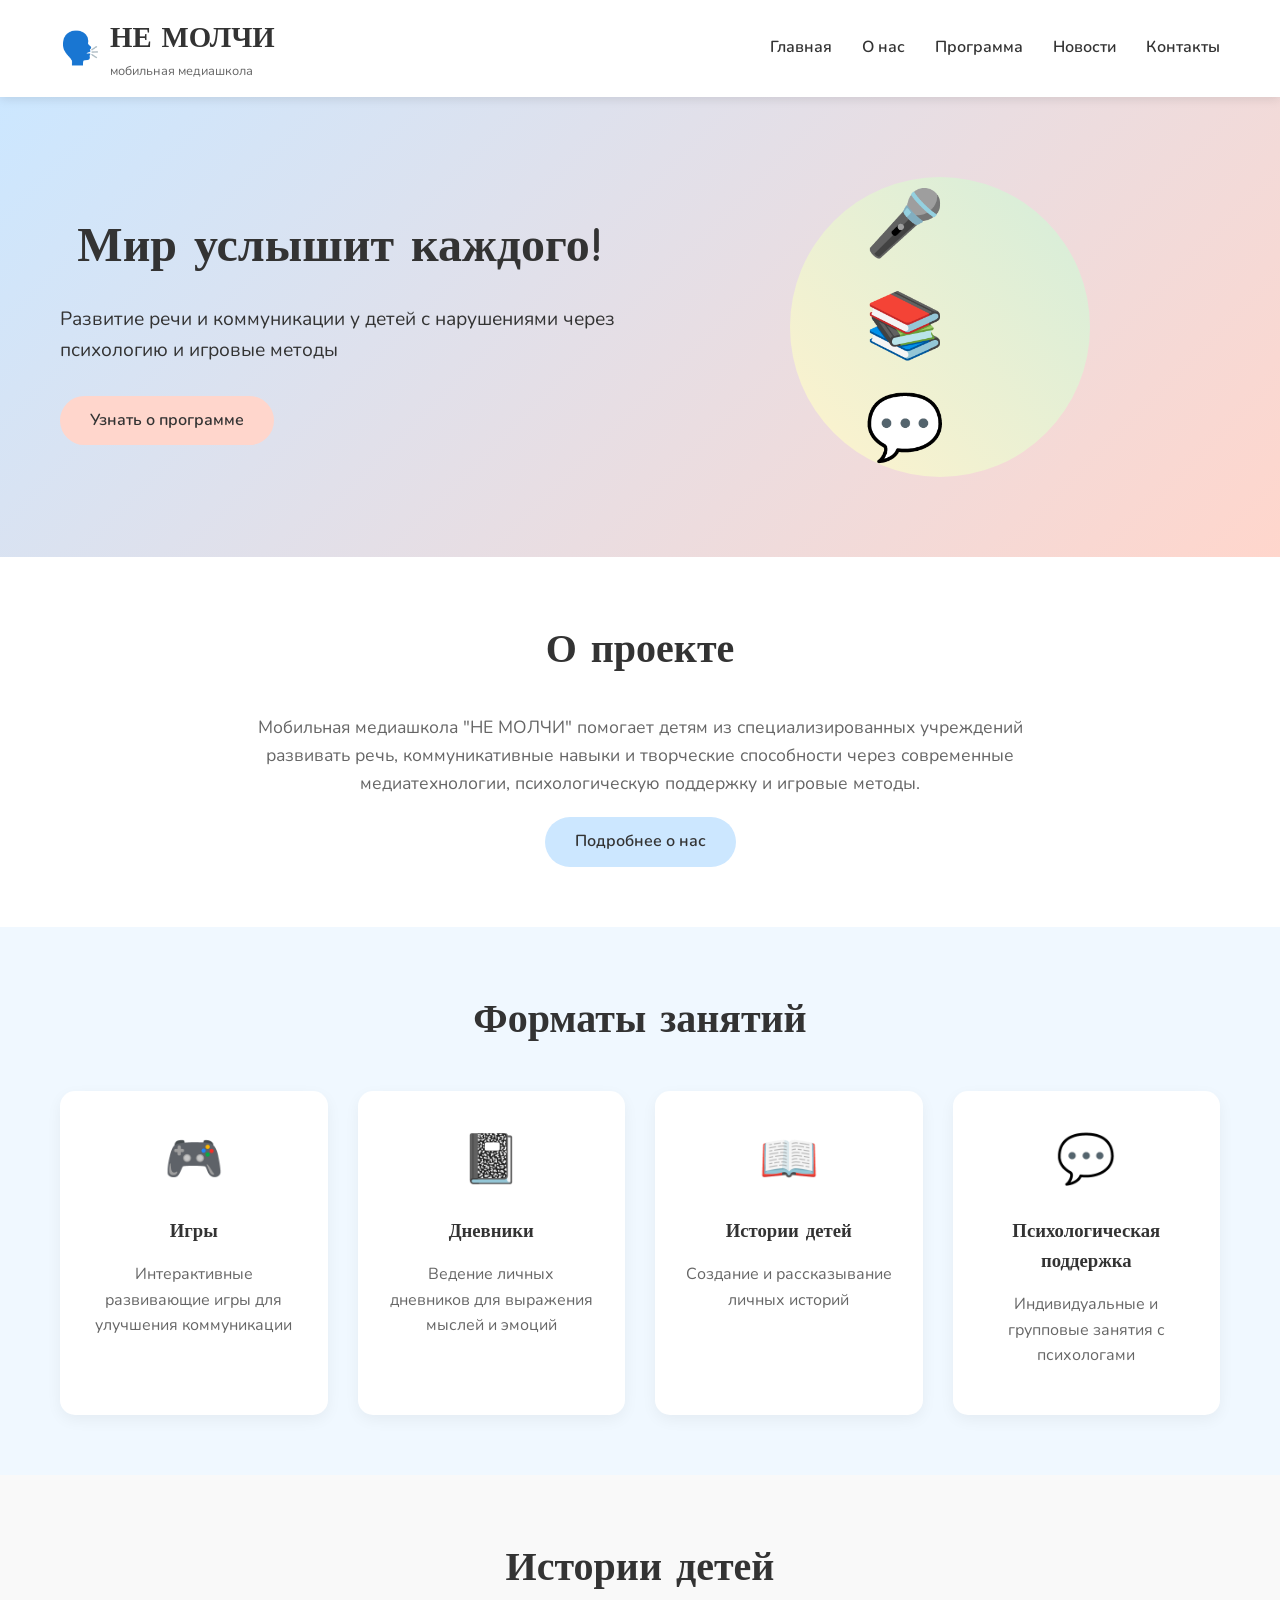
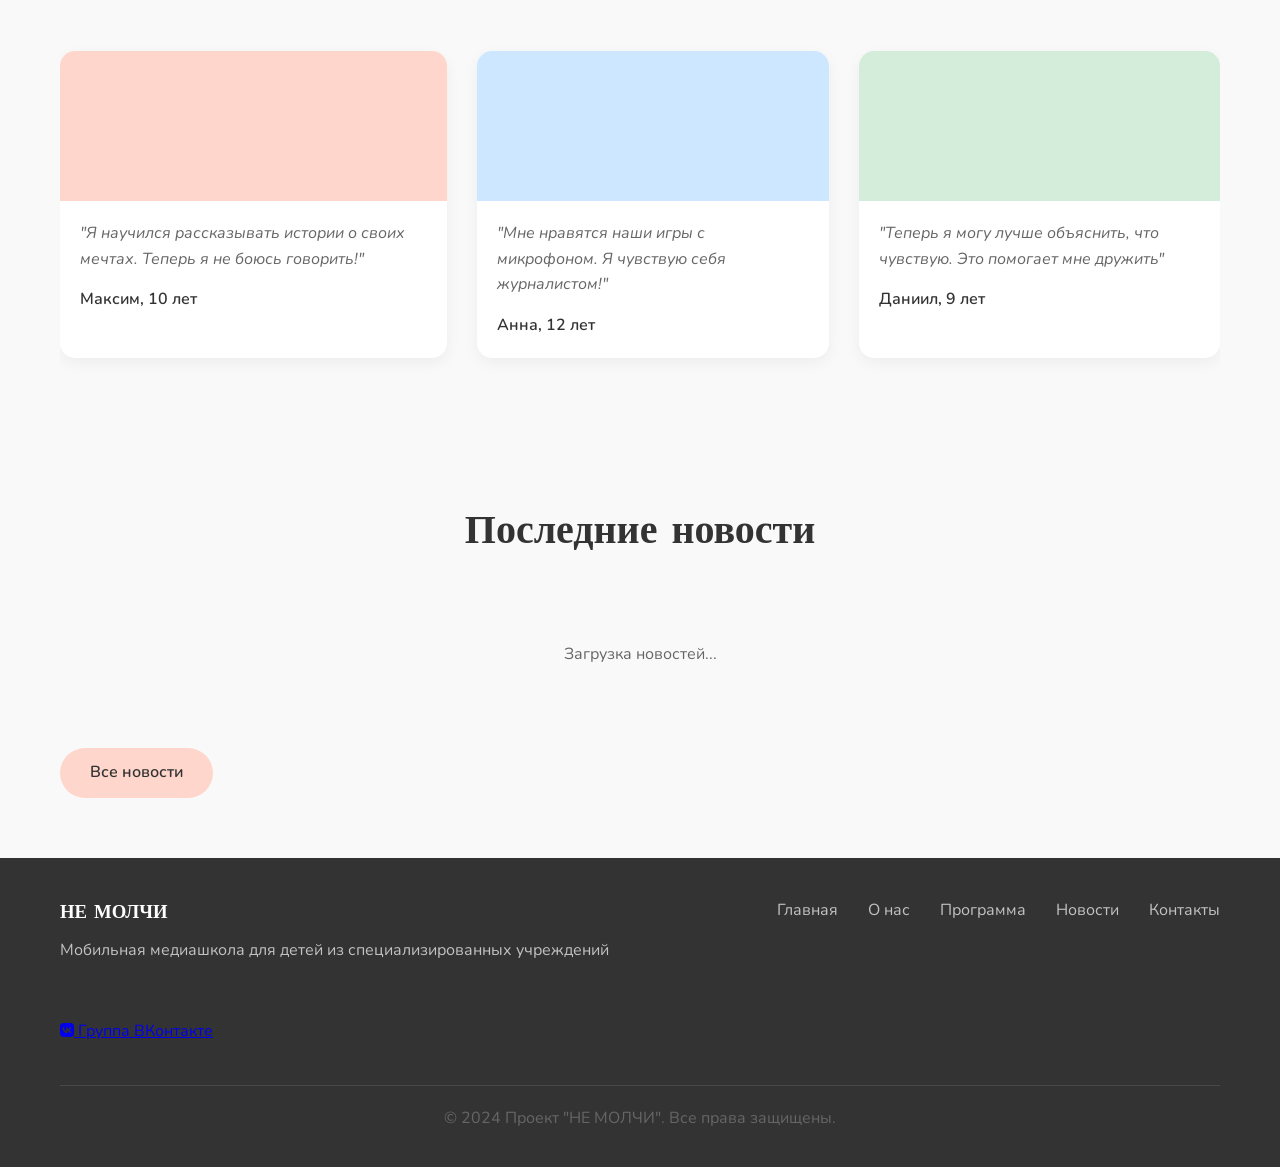
==== index.html @ dd11ab81 "first" ====
<!DOCTYPE html>
<html lang="ru">
<head>
    <meta charset="UTF-8">
    <meta name="viewport" content="width=device-width, initial-scale=1.0">
    <title>НЕ МОЛЧИ - Мобильная медиашкола</title>
    <link rel="stylesheet" href="style.css">
    <link rel="preconnect" href="https://fonts.googleapis.com">
    <link rel="preconnect" href="https://fonts.gstatic.com" crossorigin>
    <link href="https://fonts.googleapis.com/css2?family=Comic+Neue:wght@400;700&family=Nunito:wght@400;600;700&display=swap" rel="stylesheet">
    <link rel="stylesheet" href="https://cdnjs.cloudflare.com/ajax/libs/font-awesome/6.4.0/css/all.min.css">
    <link rel="icon" type="image/x-icon" href="assets/favicon.ico">
</head>
<body>
    <!-- Шапка сайта -->
    <header class="header">
        <div class="container">
            <div class="logo">
                <div class="logo-icon">🗣️</div>
                <div>
                    <h1>НЕ МОЛЧИ</h1>
                    <p class="logo-subtitle">мобильная медиашкола</p>
                </div>
            </div>
            <nav class="nav">
                <button class="mobile-menu-btn">
                    <i class="fas fa-bars"></i>
                </button>
                <ul class="nav-list">
                    <li><a href="index.html" class="active">Главная</a></li>
                    <li><a href="about.html">О нас</a></li>
                    <li><a href="program.html">Программа</a></li>
                    <li><a href="news.html">Новости</a></li>
                    <li><a href="contacts.html">Контакты</a></li>
                </ul>
            </nav>
        </div>
    </header>

    <!-- Главный баннер -->
    <section class="hero">
        <div class="container">
            <div class="hero-content">
                <h2 class="hero-title">Мир услышит каждого!</h2>
                <p class="hero-subtitle">Развитие речи и коммуникации у детей с нарушениями через психологию и игровые методы</p>
                <a href="program.html" class="btn">Узнать о программе</a>
            </div>
            <div class="hero-image">
                <div class="circle-img"></div>
            </div>
        </div>
    </section>

    <!-- О проекте -->
    <section class="about-short">
        <div class="container">
            <h2>О проекте</h2>
            <p>Мобильная медиашкола "НЕ МОЛЧИ" помогает детям из специализированных учреждений развивать речь, коммуникативные навыки и творческие способности через современные медиатехнологии, психологическую поддержку и игровые методы.</p>
            <a href="about.html" class="btn btn-secondary">Подробнее о нас</a>
        </div>
    </section>

    <!-- Форматы занятий -->
    <section class="formats">
        <div class="container">
            <h2>Форматы занятий</h2>
            <div class="formats-grid">
                <div class="format-card">
                    <div class="format-icon">🎮</div>
                    <h3>Игры</h3>
                    <p>Интерактивные развивающие игры для улучшения коммуникации</p>
                </div>
                <div class="format-card">
                    <div class="format-icon">📓</div>
                    <h3>Дневники</h3>
                    <p>Ведение личных дневников для выражения мыслей и эмоций</p>
                </div>
                <div class="format-card">
                    <div class="format-icon">📖</div>
                    <h3>Истории детей</h3>
                    <p>Создание и рассказывание личных историй</p>
                </div>
                <div class="format-card">
                    <div class="format-icon">💬</div>
                    <h3>Психологическая поддержка</h3>
                    <p>Индивидуальные и групповые занятия с психологами</p>
                </div>
            </div>
        </div>
    </section>

    <!-- Отзывы -->
    <section class="reviews">
        <div class="container">
            <h2>Истории детей</h2>
            <div class="reviews-carousel">
                <div class="review-card">
                    <div class="review-image" style="background-color: #ffd6cc;"></div>
                    <div class="review-content">
                        <p>"Я научился рассказывать истории о своих мечтах. Теперь я не боюсь говорить!"</p>
                        <span class="review-author">Максим, 10 лет</span>
                    </div>
                </div>
                <div class="review-card">
                    <div class="review-image" style="background-color: #cce7ff;"></div>
                    <div class="review-content">
                        <p>"Мне нравятся наши игры с микрофоном. Я чувствую себя журналистом!"</p>
                        <span class="review-author">Анна, 12 лет</span>
                    </div>
                </div>
                <div class="review-card">
                    <div class="review-image" style="background-color: #d4edda;"></div>
                    <div class="review-content">
                        <p>"Теперь я могу лучше объяснить, что чувствую. Это помогает мне дружить"</p>
                        <span class="review-author">Даниил, 9 лет</span>
                    </div>
                </div>
            </div>
        </div>
    </section>

    <!-- Последние новости -->
    <section class="news-preview">
        <div class="container">
            <h2>Последние новости</h2>
            <div id="vk-news-preview" class="news-grid">
                <!-- 2 последние новости будут загружены через JavaScript -->
                <div class="loading">Загрузка новостей...</div>
            </div>
            <div class="news-link">
                <a href="news.html" class="btn">Все новости</a>
            </div>
        </div>
    </section>

    <!-- Футер -->
    <footer class="footer">
        <div class="container">
            <div class="footer-content">
                <div class="footer-logo">
                    <h3>НЕ МОЛЧИ</h3>
                    <p>Мобильная медиашкола для детей из специализированных учреждений</p>
                </div>
                <div class="footer-links">
                    <a href="index.html">Главная</a>
                    <a href="about.html">О нас</a>
                    <a href="program.html">Программа</a>
                    <a href="news.html">Новости</a>
                    <a href="contacts.html">Контакты</a>
                </div>
                <div class="footer-social">
                    <a href="https://vk.com/club235171057" target="_blank" class="social-link">
                        <i class="fab fa-vk"></i> Группа ВКонтакте
                    </a>
                </div>
            </div>
            <div class="footer-copyright">
                <p>© 2024 Проект "НЕ МОЛЧИ". Все права защищены.</p>
            </div>
        </div>
    </footer>

    <script src="main.js"></script>
    <script src="vk-news.js"></script>
    <script>
        // Загружаем только 2 последние новости на главной
        document.addEventListener('DOMContentLoaded', function() {
            loadVKNewsPreview(2);
        });
    </script>
</body>
</html>
---- style.css ----
/* Базовые стили */
* {
    margin: 0;
    padding: 0;
    box-sizing: border-box;
}

:root {
    --peach: #FFD6CC;
    --light-blue: #CCE7FF;
    --light-green: #D4EDDA;
    --soft-yellow: #FFF3CD;
    --text-dark: #333333;
    --text-light: #666666;
    --white: #FFFFFF;
}

body {
    font-family: 'Nunito', sans-serif;
    color: var(--text-dark);
    line-height: 1.6;
    background-color: #f9f9f9;
}

.container {
    max-width: 1200px;
    margin: 0 auto;
    padding: 0 20px;
}

h1, h2, h3 {
    font-family: 'Comic Neue', cursive;
    font-weight: 700;
    margin-bottom: 1rem;
}

h2 {
    font-size: 2.5rem;
    text-align: center;
    margin-bottom: 2rem;
    color: var(--text-dark);
}

p {
    margin-bottom: 1rem;
    color: var(--text-light);
}

.btn {
    display: inline-block;
    padding: 12px 30px;
    background-color: var(--peach);
    color: var(--text-dark);
    text-decoration: none;
    border-radius: 30px;
    font-weight: 600;
    border: none;
    cursor: pointer;
    transition: transform 0.3s, box-shadow 0.3s;
    font-family: 'Nunito', sans-serif;
}

.btn:hover {
    transform: translateY(-2px);
    box-shadow: 0 4px 12px rgba(0,0,0,0.1);
}

.vk-btn {
    background-color: #4C75A3;
    color: white;
}

/* Шапка */
.header {
    background-color: var(--white);
    box-shadow: 0 2px 10px rgba(0,0,0,0.1);
    position: sticky;
    top: 0;
    z-index: 1000;
}

.header .container {
    display: flex;
    justify-content: space-between;
    align-items: center;
    padding: 15px 20px;
}

.logo {
    display: flex;
    align-items: center;
    gap: 10px;
}

.logo-icon {
    font-size: 2rem;
}

.logo h1 {
    margin: 0;
    font-size: 1.8rem;
    color: var(--text-dark);
}

.logo-subtitle {
    font-size: 0.8rem;
    color: var(--text-light);
    margin: 0;
}

.nav-list {
    display: flex;
    list-style: none;
    gap: 30px;
}

.nav-list a {
    text-decoration: none;
    color: var(--text-dark);
    font-weight: 600;
    transition: color 0.3s;
}

.nav-list a:hover {
    color: var(--peach);
}

.mobile-menu-btn {
    display: none;
    background: none;
    border: none;
    font-size: 1.5rem;
    cursor: pointer;
    color: var(--text-dark);
}

/* Герой */
.hero {
    padding: 80px 0;
    background: linear-gradient(135deg, var(--light-blue) 0%, var(--peach) 100%);
}

.hero .container {
    display: flex;
    align-items: center;
    justify-content: space-between;
    gap: 40px;
}

.hero-content {
    flex: 1;
}

.hero-title {
    font-size: 3rem;
    margin-bottom: 20px;
    color: var(--text-dark);
}

.hero-subtitle {
    font-size: 1.2rem;
    margin-bottom: 30px;
    color: var(--text-dark);
}

.hero-image {
    flex: 1;
    display: flex;
    justify-content: center;
}

.circle-img {
    width: 300px;
    height: 300px;
    border-radius: 50%;
    background: linear-gradient(45deg, var(--soft-yellow), var(--light-green));
    position: relative;
    overflow: hidden;
}

.circle-img::before {
    content: "🎤📚💬";
    position: absolute;
    top: 50%;
    left: 50%;
    transform: translate(-50%, -50%);
    font-size: 4rem;
}

/* Секции */
section {
    padding: 60px 0;
}

.about-short {
    background-color: var(--white);
    text-align: center;
}

.about-short p {
    max-width: 800px;
    margin: 0 auto;
    font-size: 1.1rem;
}

/* Форматы занятий */
.formats {
    background-color: #f0f8ff;
}

.formats-grid {
    display: grid;
    grid-template-columns: repeat(auto-fit, minmax(250px, 1fr));
    gap: 30px;
    margin-top: 40px;
}

.format-card {
    background-color: var(--white);
    padding: 30px;
    border-radius: 15px;
    text-align: center;
    box-shadow: 0 5px 15px rgba(0,0,0,0.05);
    transition: transform 0.3s;
}

.format-card:hover {
    transform: translateY(-10px);
}

.format-icon {
    font-size: 3rem;
    margin-bottom: 20px;
}

.format-card h3 {
    margin-bottom: 15px;
    color: var(--text-dark);
}

/* Отзывы */
.reviews-carousel {
    display: flex;
    gap: 30px;
    overflow-x: auto;
    padding: 20px 0;
    scrollbar-width: thin;
}

.review-card {
    min-width: 300px;
    background-color: var(--white);
    border-radius: 15px;
    overflow: hidden;
    box-shadow: 0 5px 15px rgba(0,0,0,0.05);
}

.review-image {
    height: 150px;
    background-color: var(--peach);
}

.review-content {
    padding: 20px;
}

.review-content p {
    font-style: italic;
    margin-bottom: 15px;
}

.review-author {
    font-weight: 600;
    color: var(--text-dark);
}

/* Новости */
.news-grid {
    display: grid;
    grid-template-columns: repeat(auto-fit, minmax(300px, 1fr));
    gap: 30px;
    margin: 40px 0;
}

.news-card {
    background-color: var(--white);
    border-radius: 15px;
    overflow: hidden;
    box-shadow: 0 5px 15px rgba(0,0,0,0.05);
}

.news-image {
    height: 200px;
    background-color: var(--light-blue);
    display: flex;
    align-items: center;
    justify-content: center;
}

.news-image i {
    font-size: 4rem;
    color: rgba(0,0,0,0.2);
}

.news-content {
    padding: 20px;
}

.news-date {
    font-size: 0.9rem;
    color: var(--text-light);
    margin-bottom: 10px;
}

.vk-link {
    text-align: center;
    margin-top: 40px;
}

.loading {
    text-align: center;
    padding: 40px;
    grid-column: 1 / -1;
}

/* Контакты */
.contacts-grid {
    display: grid;
    grid-template-columns: repeat(auto-fit, minmax(300px, 1fr));
    gap: 50px;
    margin-top: 40px;
}

.contact-item {
    display: flex;
    align-items: center;
    gap: 15px;
    margin-bottom: 20px;
}

.contact-item i {
    font-size: 1.2rem;
    color: var(--peach);
    width: 30px;
}

.social-links {
    display: flex;
    gap: 20px;
    margin-top: 30px;
}

.social-links a {
    display: inline-flex;
    align-items: center;
    justify-content: center;
    width: 50px;
    height: 50px;
    background-color: var(--light-blue);
    border-radius: 50%;
    color: var(--text-dark);
    font-size: 1.5rem;
    text-decoration: none;
    transition: transform 0.3s;
}

.social-links a:hover {
    transform: translateY(-5px);
}

.subscribe-form {
    display: flex;
    gap: 10px;
    margin-top: 20px;
}

.subscribe-form input {
    flex: 1;
    padding: 12px 20px;
    border: 2px solid var(--light-blue);
    border-radius: 30px;
    font-family: 'Nunito', sans-serif;
    font-size: 1rem;
}

.subscribe-note {
    font-size: 0.9rem;
    margin-top: 10px;
    color: var(--text-light);
}

/* Футер */
.footer {
    background-color: var(--text-dark);
    color: var(--white);
    padding: 40px 0 20px;
}

.footer-content {
    display: flex;
    justify-content: space-between;
    align-items: flex-start;
    flex-wrap: wrap;
    gap: 40px;
    margin-bottom: 40px;
}

.footer-logo h3 {
    color: var(--white);
    margin-bottom: 10px;
}

.footer-logo p {
    color: rgba(255,255,255,0.7);
}

.footer-links {
    display: flex;
    gap: 30px;
    flex-wrap: wrap;
}

.footer-links a {
    color: rgba(255,255,255,0.7);
    text-decoration: none;
    transition: color 0.3s;
}

.footer-links a:hover {
    color: var(--white);
}

.footer-copyright {
    text-align: center;
    padding-top: 20px;
    border-top: 1px solid rgba(255,255,255,0.1);
    color: rgba(255,255,255,0.5);
}

/* Адаптивность */
@media (max-width: 768px) {
    .hero .container {
        flex-direction: column;
        text-align: center;
    }
    
    .hero-title {
        font-size: 2.2rem;
    }
    
    .circle-img {
        width: 250px;
        height: 250px;
    }
    
    .nav-list {
        display: none;
        position: absolute;
        top: 100%;
        left: 0;
        right: 0;
        background-color: var(--white);
        flex-direction: column;
        padding: 20px;
        box-shadow: 0 5px 15px rgba(0,0,0,0.1);
    }
    
    .nav-list.active {
        display: flex;
    }
    
    .mobile-menu-btn {
        display: block;
    }
    
    .subscribe-form {
        flex-direction: column;
    }
    
    .footer-content {
        flex-direction: column;
        text-align: center;
    }
    
    .footer-links {
        justify-content: center;
    }
}

@media (max-width: 480px) {
    h2 {
        font-size: 2rem;
    }
    
    .hero-title {
        font-size: 1.8rem;
    }
    
    .formats-grid {
        grid-template-columns: 1fr;
    }
}

/* Добавляем к предыдущим стилям */

/* Стили для внутренних страниц */
.page-hero {
    background: linear-gradient(135deg, var(--light-blue) 0%, var(--peach) 100%);
    padding: 80px 0;
    text-align: center;
}

.page-hero h1 {
    font-size: 3rem;
    color: var(--text-dark);
    margin-bottom: 20px;
}

.page-hero p {
    font-size: 1.2rem;
    color: var(--text-dark);
    max-width: 600px;
    margin: 0 auto;
}

.page-content {
    min-height: 60vh;
}

/* Стили для страницы "О нас" */
.about-details, .program-details, .contacts-full, .all-news {
    padding: 60px 0;
}

.about-content, .program-content {
    max-width: 900px;
    margin: 0 auto;
}

.values-grid {
    display: grid;
    grid-template-columns: repeat(auto-fit, minmax(250px, 1fr));
    gap: 30px;
    margin: 40px 0;
}

.value-card {
    background-color: var(--white);
    padding: 30px;
    border-radius: 15px;
    text-align: center;
    box-shadow: 0 5px 15px rgba(0,0,0,0.05);
}

.value-icon {
    font-size: 3rem;
    margin-bottom: 20px;
}

.team-grid {
    display: grid;
    grid-template-columns: repeat(auto-fit, minmax(250px, 1fr));
    gap: 30px;
    margin: 40px 0;
}

.team-card {
    background-color: var(--white);
    padding: 25px;
    border-radius: 15px;
    text-align: center;
    box-shadow: 0 5px 15px rgba(0,0,0,0.05);
}

.team-photo {
    width: 150px;
    height: 150px;
    border-radius: 50%;
    margin: 0 auto 20px;
}

.team-role {
    color: var(--peach);
    font-weight: 600;
    margin: 10px 0;
}

/* Стили для страницы "Программа" */
.methods-list {
    margin: 40px 0;
}

.method-item {
    margin-bottom: 30px;
    padding-left: 50px;
    position: relative;
}

.method-number {
    position: absolute;
    left: 0;
    top: 0;
    width: 40px;
    height: 40px;
    background-color: var(--peach);
    border-radius: 50%;
    display: flex;
    align-items: center;
    justify-content: center;
    font-weight: bold;
    color: var(--text-dark);
}

.schedule {
    margin: 40px 0;
}

.schedule-item {
    display: flex;
    margin-bottom: 20px;
    background-color: var(--white);
    border-radius: 15px;
    overflow: hidden;
    box-shadow: 0 3px 10px rgba(0,0,0,0.05);
}

.schedule-day {
    background-color: var(--light-blue);
    padding: 20px;
    min-width: 150px;
    display: flex;
    align-items: center;
    justify-content: center;
    font-weight: bold;
    font-size: 1.2rem;
}

.schedule-content {
    padding: 20px;
    flex: 1;
}

.stages {
    display: grid;
    grid-template-columns: repeat(auto-fit, minmax(200px, 1fr));
    gap: 30px;
    margin: 40px 0;
}

.stage {
    text-align: center;
    position: relative;
    padding-top: 60px;
}

.stage-number {
    position: absolute;
    top: 0;
    left: 50%;
    transform: translateX(-50%);
    width: 50px;
    height: 50px;
    background-color: var(--light-green);
    border-radius: 50%;
    display: flex;
    align-items: center;
    justify-content: center;
    font-size: 1.5rem;
    font-weight: bold;
    color: var(--text-dark);
}

/* Стили для страницы "Новости" */
.news-controls {
    display: flex;
    justify-content: space-between;
    align-items: center;
    margin-bottom: 30px;
    flex-wrap: wrap;
    gap: 20px;
}

.news-count {
    font-weight: 600;
    color: var(--text-dark);
}

.news-grid-full {
    display: grid;
    grid-template-columns: repeat(auto-fill, minmax(350px, 1fr));
    gap: 30px;
}

.news-card-full {
    background-color: var(--white);
    border-radius: 15px;
    overflow: hidden;
    box-shadow: 0 5px 15px rgba(0,0,0,0.05);
    transition: transform 0.3s;
}

.news-card-full:hover {
    transform: translateY(-5px);
}

.news-image-full {
    height: 200px;
    background-color: var(--light-blue);
    overflow: hidden;
}

.news-image-full img {
    width: 100%;
    height: 100%;
    object-fit: cover;
}

.news-content-full {
    padding: 25px;
}

.news-date-full {
    color: var(--text-light);
    font-size: 0.9rem;
    margin-bottom: 10px;
    display: flex;
    align-items: center;
    gap: 10px;
}

.news-content-full h3 {
    margin: 15px 0;
    font-size: 1.3rem;
}

.vk-direct-link {
    text-align: center;
    margin: 50px 0;
    padding: 30px;
    background-color: var(--white);
    border-radius: 15px;
}

.vk-note {
    margin-top: 15px;
    font-size: 0.9rem;
}

.photo-gallery {
    margin-top: 60px;
}

.gallery-grid {
    display: grid;
    grid-template-columns: repeat(auto-fit, minmax(250px, 1fr));
    gap: 20px;
    margin-top: 30px;
}

.gallery-item {
    height: 200px;
    border-radius: 15px;
    display: flex;
    align-items: flex-end;
    padding: 20px;
    color: white;
    font-weight: 600;
    position: relative;
    overflow: hidden;
}

.gallery-item::before {
    content: '';
    position: absolute;
    bottom: 0;
    left: 0;
    right: 0;
    height: 50%;
    background: linear-gradient(to top, rgba(0,0,0,0.7), transparent);
}

.gallery-label {
    position: relative;
    z-index: 1;
}

/* Стили для страницы "Контакты" */
.contacts-grid-full {
    display: grid;
    grid-template-columns: repeat(auto-fit, minmax(350px, 1fr));
    gap: 50px;
    margin-bottom: 60px;
}

.contact-form-section, .contact-info-section {
    background-color: var(--white);
    padding: 40px;
    border-radius: 15px;
    box-shadow: 0 5px 15px rgba(0,0,0,0.05);
}

.contact-form {
    margin-top: 30px;
}

.form-group {
    margin-bottom: 25px;
}

.form-group label {
    display: block;
    margin-bottom: 8px;
    font-weight: 600;
    color: var(--text-dark);
}

.form-group input,
.form-group textarea {
    width: 100%;
    padding: 12px 20px;
    border: 2px solid var(--light-blue);
    border-radius: 10px;
    font-family: 'Nunito', sans-serif;
    font-size: 1rem;
    transition: border-color 0.3s;
}

.form-group input:focus,
.form-group textarea:focus {
    outline: none;
    border-color: var(--peach);
}

.form-group textarea {
    resize: vertical;
}

.form-group label input[type="checkbox"] {
    width: auto;
    margin-right: 10px;
}

.contact-details {
    margin: 30px 0;
}

.contact-item-large {
    display: flex;
    align-items: flex-start;
    gap: 20px;
    margin-bottom: 30px;
    padding-bottom: 30px;
    border-bottom: 1px solid #eee;
}

.contact-item-large:last-child {
    border-bottom: none;
    margin-bottom: 0;
    padding-bottom: 0;
}

.contact-item-large i {
    font-size: 1.5rem;
    color: var(--peach);
    margin-top: 5px;
}

.contact-note {
    font-size: 0.9rem;
    color: var(--text-light);
    margin-top: 5px;
}

.institutions-list {
    list-style: none;
    margin: 20px 0 30px;
}

.institutions-list li {
    padding: 10px 0;
    border-bottom: 1px solid #f0f0f0;
    position: relative;
    padding-left: 25px;
}

.institutions-list li::before {
    content: '✓';
    position: absolute;
    left: 0;
    color: var(--light-green);
    font-weight: bold;
}

.social-links-large {
    display: flex;
    flex-wrap: wrap;
    gap: 15px;
    margin-top: 20px;
}

.social-btn {
    display: inline-flex;
    align-items: center;
    gap: 10px;
    padding: 12px 25px;
    border-radius: 30px;
    text-decoration: none;
    font-weight: 600;
    color: white;
    transition: transform 0.3s;
}

.social-btn:hover {
    transform: translateY(-3px);
    color: white;
}

.social-btn.vk {
    background-color: #4C75A3;
}

.social-btn.tg {
    background-color: #2AABEE;
}

.social-btn.yt {
    background-color: #FF0000;
}

.map-section {
    margin-top: 60px;
}

.map-placeholder {
    height: 400px;
    background: linear-gradient(135deg, var(--light-blue) 0%, #e6f2ff 100%);
    border-radius: 15px;
    margin-top: 30px;
    position: relative;
    overflow: hidden;
}

.map-content {
    position: relative;
    width: 100%;
    height: 100%;
}

.map-point {
    position: absolute;
    transform: translate(-50%, -50%);
}

.map-marker {
    font-size: 2rem;
    cursor: pointer;
    animation: bounce 2s infinite;
}

.map-tooltip {
    position: absolute;
    bottom: 100%;
    left: 50%;
    transform: translateX(-50%);
    background-color: var(--white);
    padding: 8px 15px;
    border-radius: 8px;
    box-shadow: 0 3px 10px rgba(0,0,0,0.1);
    white-space: nowrap;
    opacity: 0;
    transition: opacity 0.3s;
    pointer-events: none;
}

.map-marker:hover + .map-tooltip {
    opacity: 1;
}

.map-note {
    text-align: center;
    margin-top: 20px;
    color: var(--text-light);
}

@keyframes bounce {
    0%, 100% { transform: translateY(0); }
    50% { transform: translateY(-10px); }
}

/* Дополнительные классы */
.btn-secondary {
    background-color: var(--light-blue);
    margin-top: 20px;
}

.loading {
    text-align: center;
    padding: 40px;
    grid-column: 1 / -1;
    color: var(--text-light);
}

/* Адаптивность */
@media (max-width: 768px) {
    .page-hero h1 {
        font-size: 2.2rem;
    }
    
    .contacts-grid-full {
        grid-template-columns: 1fr;
    }
    
    .contact-form-section, .contact-info-section {
        padding: 25px;
    }
    
    .news-grid-full {
        grid-template-columns: 1fr;
    }
    
    .schedule-item {
        flex-direction: column;
    }
    
    .schedule-day {
        min-width: 100%;
        padding: 15px;
    }
    
    .social-links-large {
        flex-direction: column;
    }
    
    .social-btn {
        justify-content: center;
    }
}

@media (max-width: 480px) {
    .page-hero h1 {
        font-size: 1.8rem;
    }
    
    .page-hero p {
        font-size: 1rem;
    }
    
    .values-grid, .team-grid {
        grid-template-columns: 1fr;
    }
}
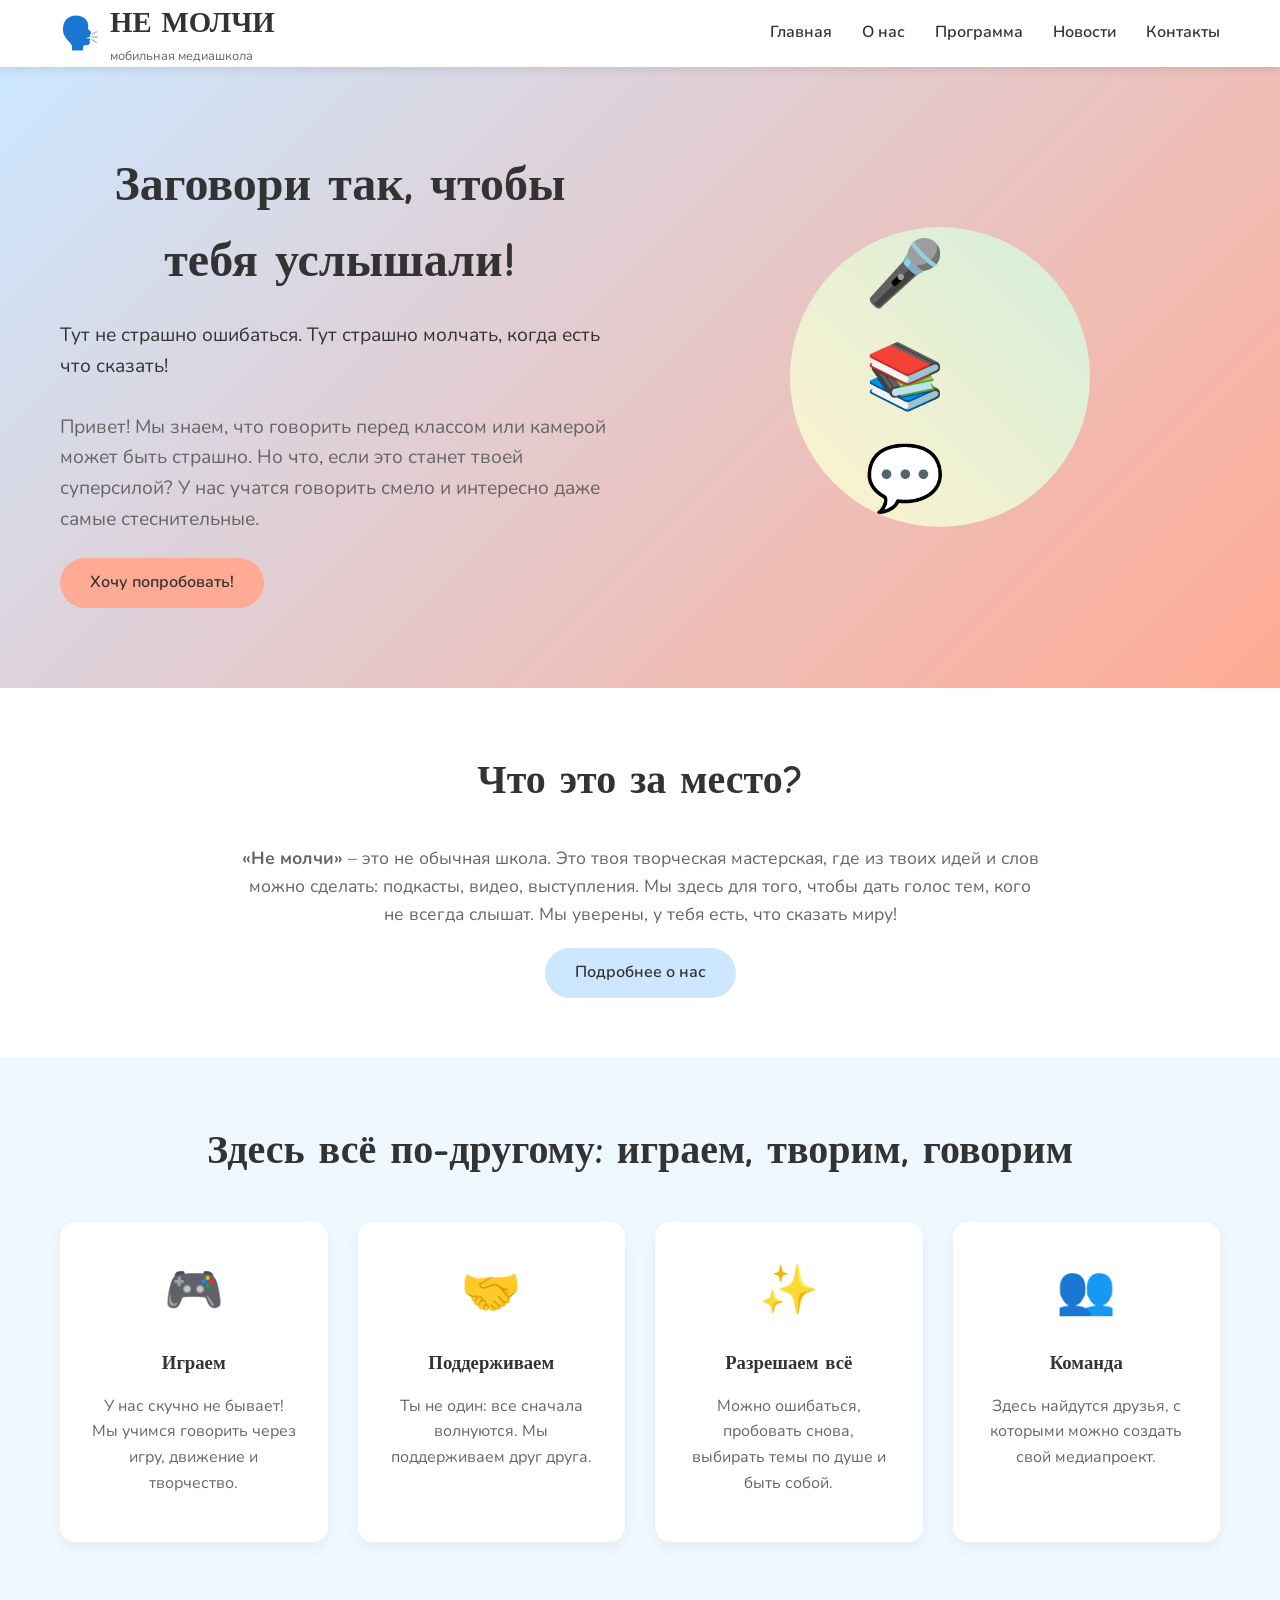
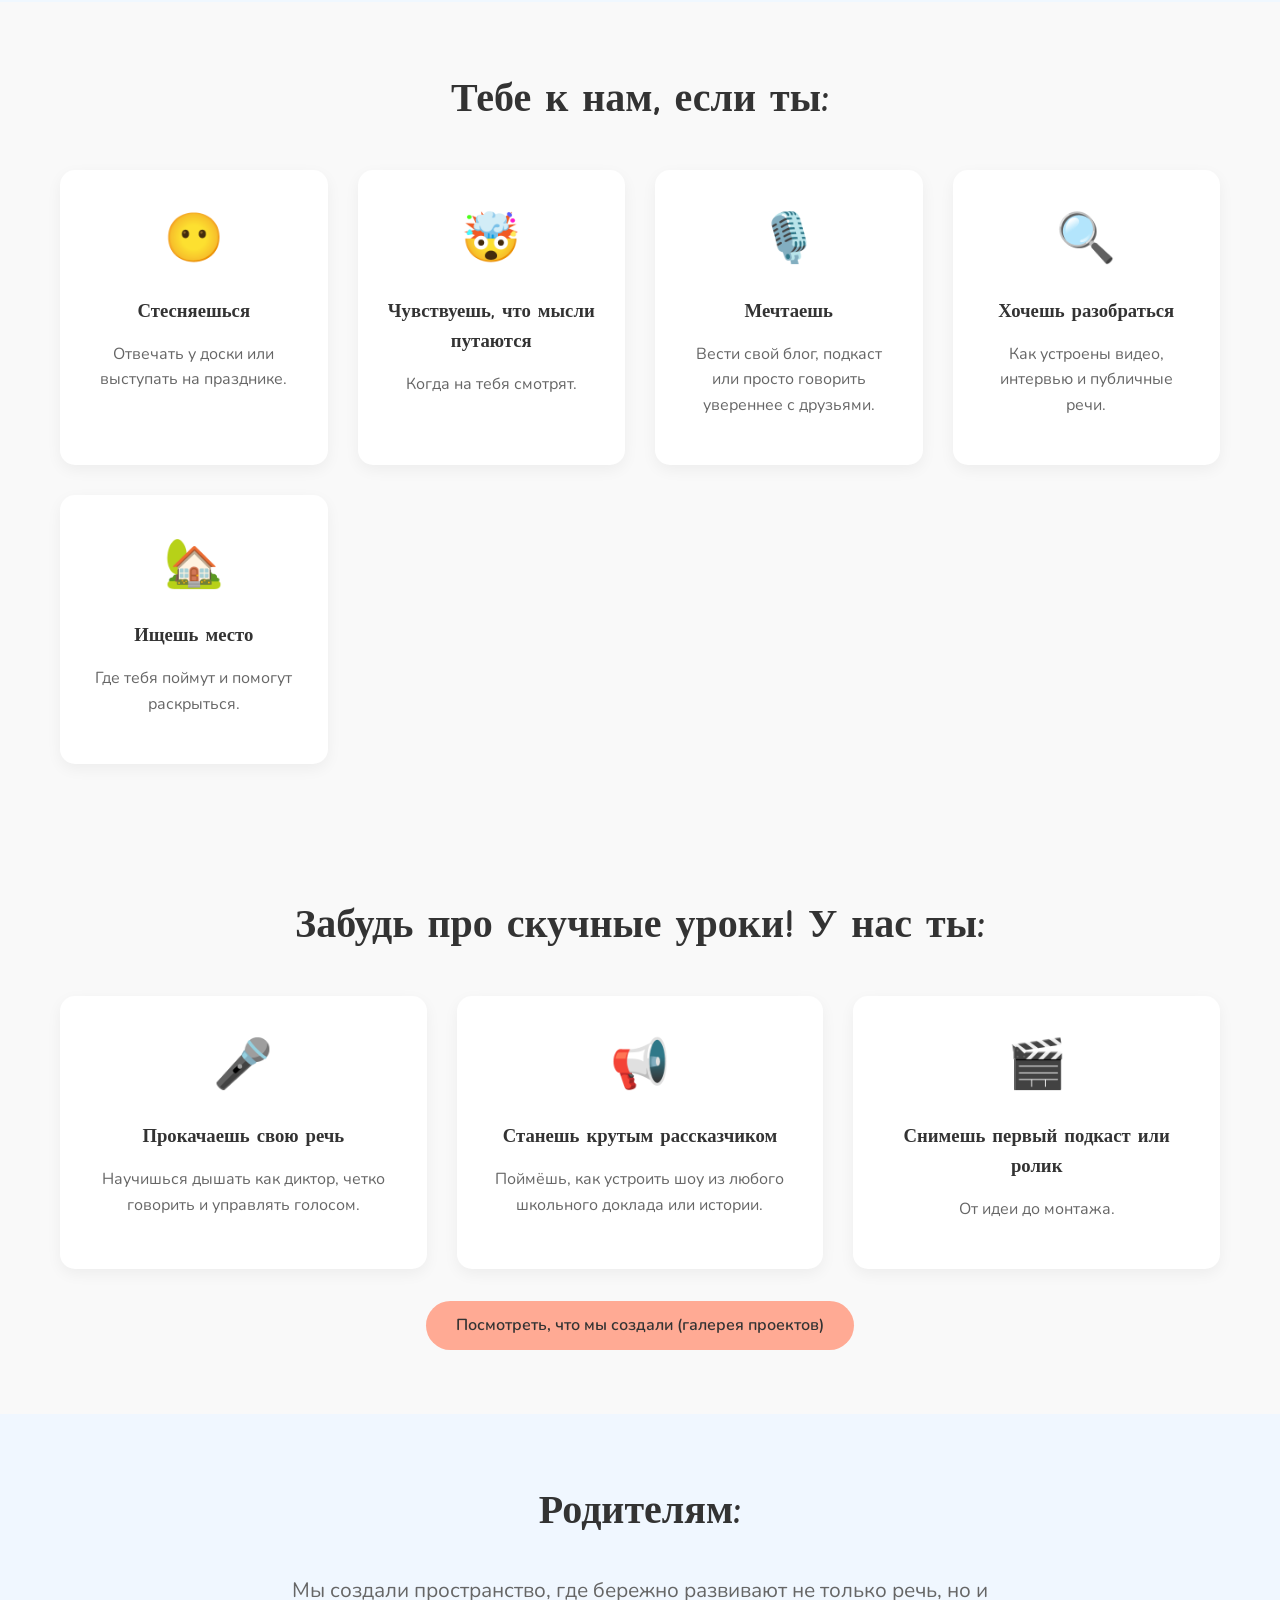
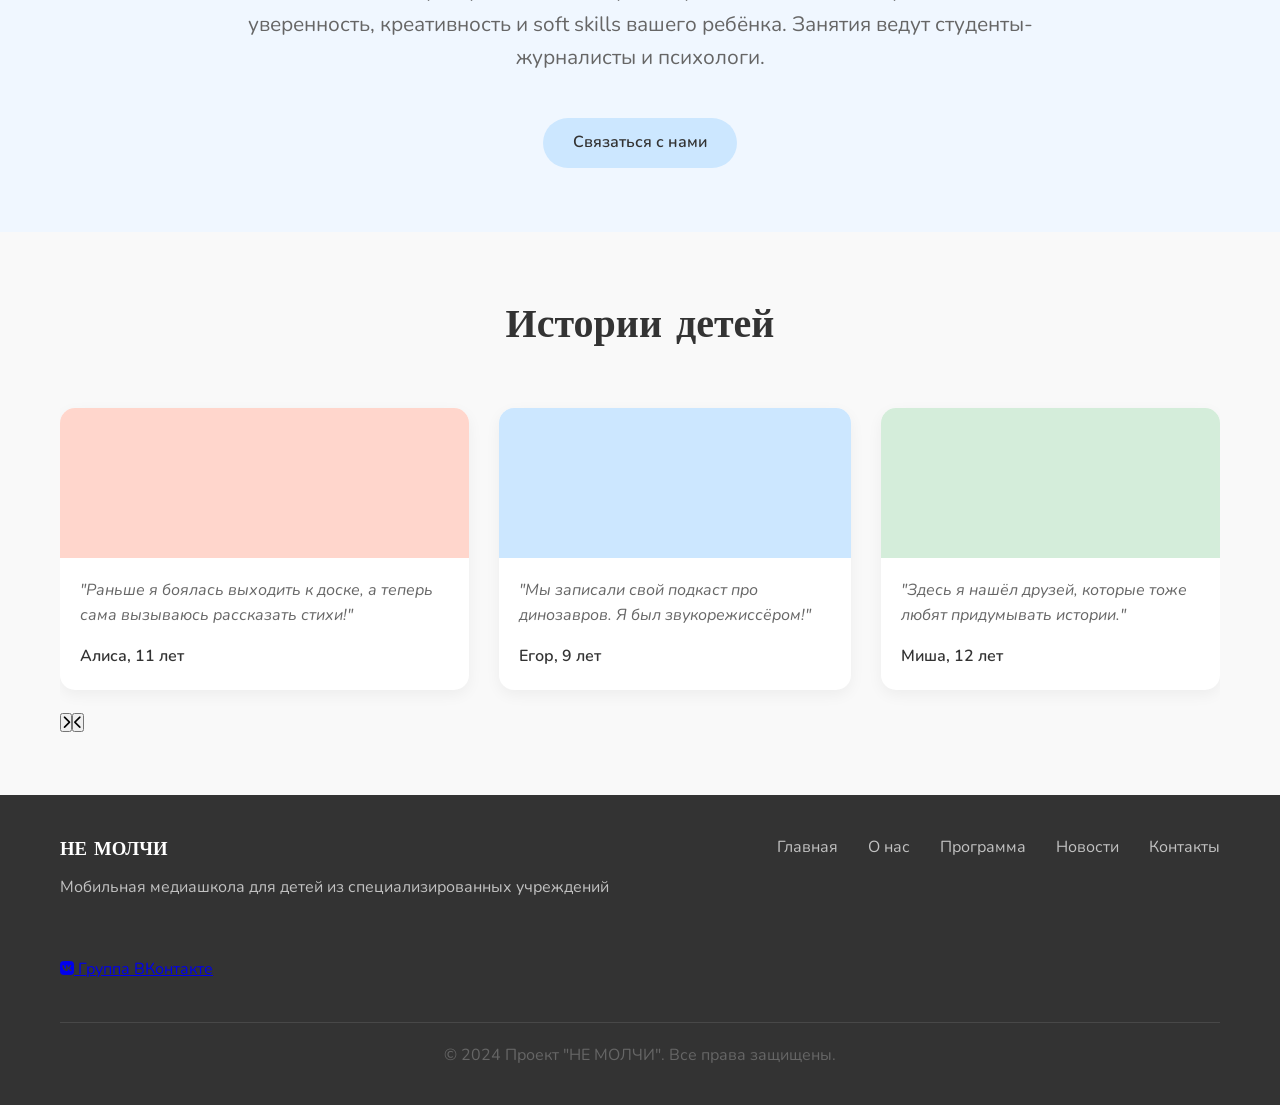
==== commit c7317752: "first" ====
--- a/index.html
+++ b/index.html
@@ -12,7 +12,7 @@
     <link rel="icon" type="image/x-icon" href="assets/favicon.ico">
 </head>
 <body>
-    <!-- Шапка сайта -->
+    <!-- Шапка сайта (без изменений) -->
     <header class="header">
         <div class="container">
             <div class="logo">
@@ -37,13 +37,14 @@
         </div>
     </header>
 
-    <!-- Главный баннер -->
+    <!-- Главный баннер (Hero-секция) – полностью обновлён -->
     <section class="hero">
         <div class="container">
             <div class="hero-content">
-                <h2 class="hero-title">Мир услышит каждого!</h2>
-                <p class="hero-subtitle">Развитие речи и коммуникации у детей с нарушениями через психологию и игровые методы</p>
-                <a href="program.html" class="btn">Узнать о программе</a>
+                <h2 class="hero-title">Заговори так, чтобы тебя услышали!</h2>
+                <p class="hero-subtitle">Тут не страшно ошибаться. Тут страшно молчать, когда есть что сказать!</p>
+                <p style="margin-bottom: 1.5rem; font-size: 1.2rem;">Привет! Мы знаем, что говорить перед классом или камерой может быть страшно. Но что, если это станет твоей суперсилой? У нас учатся говорить смело и интересно даже самые стеснительные.</p>
+                <a href="program.html" class="btn">Хочу попробовать!</a>
             </div>
             <div class="hero-image">
                 <div class="circle-img"></div>
@@ -51,45 +52,116 @@
         </div>
     </section>
 
-    <!-- О проекте -->
+    <!-- Что это за место? (ранее "О проекте") -->
     <section class="about-short">
         <div class="container">
-            <h2>О проекте</h2>
-            <p>Мобильная медиашкола "НЕ МОЛЧИ" помогает детям из специализированных учреждений развивать речь, коммуникативные навыки и творческие способности через современные медиатехнологии, психологическую поддержку и игровые методы.</p>
+            <h2>Что это за место?</h2>
+            <p><strong>«Не молчи»</strong> – это не обычная школа. Это твоя творческая мастерская, где из твоих идей и слов можно сделать: подкасты, видео, выступления. Мы здесь для того, чтобы дать голос тем, кого не всегда слышат. Мы уверены, у тебя есть, что сказать миру!</p>
             <a href="about.html" class="btn btn-secondary">Подробнее о нас</a>
         </div>
     </section>
 
-    <!-- Форматы занятий -->
+    <!-- Здесь всё по-другому (ранее "Форматы занятий") -->
     <section class="formats">
         <div class="container">
-            <h2>Форматы занятий</h2>
+            <h2>Здесь всё по-другому: играем, творим, говорим</h2>
             <div class="formats-grid">
                 <div class="format-card">
                     <div class="format-icon">🎮</div>
-                    <h3>Игры</h3>
-                    <p>Интерактивные развивающие игры для улучшения коммуникации</p>
-                </div>
-                <div class="format-card">
-                    <div class="format-icon">📓</div>
-                    <h3>Дневники</h3>
-                    <p>Ведение личных дневников для выражения мыслей и эмоций</p>
-                </div>
-                <div class="format-card">
-                    <div class="format-icon">📖</div>
-                    <h3>Истории детей</h3>
-                    <p>Создание и рассказывание личных историй</p>
-                </div>
-                <div class="format-card">
-                    <div class="format-icon">💬</div>
-                    <h3>Психологическая поддержка</h3>
-                    <p>Индивидуальные и групповые занятия с психологами</p>
-                </div>
-            </div>
-        </div>
-    </section>
-
-    <!-- Отзывы -->
+                    <h3>Играем</h3>
+                    <p>У нас скучно не бывает! Мы учимся говорить через игру, движение и творчество.</p>
+                </div>
+                <div class="format-card">
+                    <div class="format-icon">🤝</div>
+                    <h3>Поддерживаем</h3>
+                    <p>Ты не один: все сначала волнуются. Мы поддерживаем друг друга.</p>
+                </div>
+                <div class="format-card">
+                    <div class="format-icon">✨</div>
+                    <h3>Разрешаем всё</h3>
+                    <p>Можно ошибаться, пробовать снова, выбирать темы по душе и быть собой.</p>
+                </div>
+                <div class="format-card">
+                    <div class="format-icon">👥</div>
+                    <h3>Команда</h3>
+                    <p>Здесь найдутся друзья, с которыми можно создать свой медиапроект.</p>
+                </div>
+            </div>
+        </div>
+    </section>
+
+    <!-- Тебе к нам, если ты... (новая секция) -->
+    <section class="reasons" style="padding: 4rem 0; background-color: #f9f9f9;">
+        <div class="container">
+            <h2>Тебе к нам, если ты:</h2>
+            <div class="formats-grid"> <!-- используем ту же сетку -->
+                <div class="format-card">
+                    <div class="format-icon">😶</div>
+                    <h3>Стесняешься</h3>
+                    <p>Отвечать у доски или выступать на празднике.</p>
+                </div>
+                <div class="format-card">
+                    <div class="format-icon">🤯</div>
+                    <h3>Чувствуешь, что мысли путаются</h3>
+                    <p>Когда на тебя смотрят.</p>
+                </div>
+                <div class="format-card">
+                    <div class="format-icon">🎙️</div>
+                    <h3>Мечтаешь</h3>
+                    <p>Вести свой блог, подкаст или просто говорить увереннее с друзьями.</p>
+                </div>
+                <div class="format-card">
+                    <div class="format-icon">🔍</div>
+                    <h3>Хочешь разобраться</h3>
+                    <p>Как устроены видео, интервью и публичные речи.</p>
+                </div>
+                <div class="format-card">
+                    <div class="format-icon">🏡</div>
+                    <h3>Ищешь место</h3>
+                    <p>Где тебя поймут и помогут раскрыться.</p>
+                </div>
+            </div>
+        </div>
+    </section>
+
+    <!-- Забудь про скучные уроки! У нас ты: (новая секция) -->
+    <section class="benefits" style="padding: 4rem 0;">
+        <div class="container">
+            <h2>Забудь про скучные уроки! У нас ты:</h2>
+            <div class="formats-grid">
+                <div class="format-card">
+                    <div class="format-icon">🎤</div>
+                    <h3>Прокачаешь свою речь</h3>
+                    <p>Научишься дышать как диктор, четко говорить и управлять голосом.</p>
+                </div>
+                <div class="format-card">
+                    <div class="format-icon">📢</div>
+                    <h3>Станешь крутым рассказчиком</h3>
+                    <p>Поймёшь, как устроить шоу из любого школьного доклада или истории.</p>
+                </div>
+                <div class="format-card">
+                    <div class="format-icon">🎬</div>
+                    <h3>Снимешь первый подкаст или ролик</h3>
+                    <p>От идеи до монтажа.</p>
+                </div>
+            </div>
+            <div style="text-align: center; margin-top: 2rem;">
+<a href="about.html#gallery" class="btn">Посмотреть, что мы создали (галерея проектов)</a>            </div>
+        </div>
+    </section>
+
+    <!-- Родителям (новая секция) -->
+    <section class="parents" style="padding: 4rem 0; background-color: #f0f7ff;">
+        <div class="container">
+            <h2>Родителям:</h2>
+            <div style="max-width: 800px; margin: 0 auto; text-align: center;">
+                <p style="font-size: 1.3rem; margin-bottom: 1.5rem;">Мы создали пространство, где бережно развивают не только речь, но и уверенность, креативность и soft skills вашего ребёнка. Занятия ведут студенты-журналисты и психологи.</p>
+                <a href="contacts.html" class="btn btn-secondary">Связаться с нами</a>
+            </div>
+        </div>
+    </section>
+
+    <!-- Отзывы (можно оставить, но обновим текст) -->
     <section class="reviews">
         <div class="container">
             <h2>Истории детей</h2>
@@ -97,43 +169,29 @@
                 <div class="review-card">
                     <div class="review-image" style="background-color: #ffd6cc;"></div>
                     <div class="review-content">
-                        <p>"Я научился рассказывать истории о своих мечтах. Теперь я не боюсь говорить!"</p>
-                        <span class="review-author">Максим, 10 лет</span>
+                        <p>"Раньше я боялась выходить к доске, а теперь сама вызываюсь рассказать стихи!"</p>
+                        <span class="review-author">Алиса, 11 лет</span>
                     </div>
                 </div>
                 <div class="review-card">
                     <div class="review-image" style="background-color: #cce7ff;"></div>
                     <div class="review-content">
-                        <p>"Мне нравятся наши игры с микрофоном. Я чувствую себя журналистом!"</p>
-                        <span class="review-author">Анна, 12 лет</span>
+                        <p>"Мы записали свой подкаст про динозавров. Я был звукорежиссёром!"</p>
+                        <span class="review-author">Егор, 9 лет</span>
                     </div>
                 </div>
                 <div class="review-card">
                     <div class="review-image" style="background-color: #d4edda;"></div>
                     <div class="review-content">
-                        <p>"Теперь я могу лучше объяснить, что чувствую. Это помогает мне дружить"</p>
-                        <span class="review-author">Даниил, 9 лет</span>
+                        <p>"Здесь я нашёл друзей, которые тоже любят придумывать истории."</p>
+                        <span class="review-author">Миша, 12 лет</span>
                     </div>
                 </div>
             </div>
         </div>
     </section>
 
-    <!-- Последние новости -->
-    <section class="news-preview">
-        <div class="container">
-            <h2>Последние новости</h2>
-            <div id="vk-news-preview" class="news-grid">
-                <!-- 2 последние новости будут загружены через JavaScript -->
-                <div class="loading">Загрузка новостей...</div>
-            </div>
-            <div class="news-link">
-                <a href="news.html" class="btn">Все новости</a>
-            </div>
-        </div>
-    </section>
-
-    <!-- Футер -->
+    <!-- Футер (без изменений, только описание) -->
     <footer class="footer">
         <div class="container">
             <div class="footer-content">
@@ -160,13 +218,27 @@
         </div>
     </footer>
 
+    <!-- Скрипты (оставлены без изменений) -->
     <script src="main.js"></script>
     <script src="vk-news.js"></script>
     <script>
-        // Загружаем только 2 последние новости на главной
         document.addEventListener('DOMContentLoaded', function() {
-            loadVKNewsPreview(2);
+            setTimeout(() => {
+                if (typeof loadVKNewsAll === 'function') loadVKNewsAll();
+            }, 1000);
+            
+            const refreshBtn = document.getElementById('refresh-news');
+            if (refreshBtn) {
+                refreshBtn.addEventListener('click', function() {
+                    this.innerHTML = '<i class="fas fa-sync-alt fa-spin"></i> Обновление...';
+                    loadVKNewsAll();
+                    setTimeout(() => {
+                        this.innerHTML = '<i class="fas fa-sync-alt"></i> Обновить новости';
+                    }, 3000);
+                });
+            }
         });
     </script>
+    <script src="https://vk.com/js/api/openapi.js?169" async></script>
 </body>
 </html>
--- a/style.css
+++ b/style.css
@@ -5,8 +5,12 @@
     box-sizing: border-box;
 }
 
+html {
+    scroll-behavior: smooth;
+}
+
 :root {
-    --peach: #FFD6CC;
+    --peach: #ffaa94;
     --light-blue: #CCE7FF;
     --light-green: #D4EDDA;
     --soft-yellow: #FFF3CD;
@@ -25,7 +29,7 @@
 .container {
     max-width: 1200px;
     margin: 0 auto;
-    padding: 0 20px;
+    padding: 0 2px;
 }
 
 h1, h2, h3 {
@@ -83,7 +87,7 @@
     display: flex;
     justify-content: space-between;
     align-items: center;
-    padding: 15px 20px;
+    padding: 0 2px;
 }
 
 .logo {
@@ -1048,4 +1052,1549 @@
     .values-grid, .team-grid {
         grid-template-columns: 1fr;
     }
+}
+
+.vk-widget-fallback {
+    background: white;
+    border-radius: 10px;
+    padding: 30px;
+    margin: 20px 0;
+    box-shadow: 0 5px 15px rgba(0,0,0,0.1);
+    text-align: center;
+}
+
+.fallback-posts {
+    margin: 30px 0;
+    text-align: left;
+}
+
+.fallback-post {
+    background: #f8f9fa;
+    border-radius: 8px;
+    padding: 20px;
+    margin-bottom: 15px;
+    border-left: 4px solid #4C75A3;
+}
+
+.post-date {
+    color: #666;
+    font-size: 0.9rem;
+    margin-bottom: 10px;
+}
+
+.post-content p {
+    margin: 0;
+    line-height: 1.5;
+}
+
+.fallback-actions {
+    margin-top: 30px;
+}
+
+/* =========================================== */
+/* СТИЛИ ДЛЯ СТРАНИЦЫ НОВОСТЕЙ (news.html)     */
+/* =========================================== */
+
+/* Контейнер для всех новостей */
+.all-news .container {
+    max-width: 1000px;
+}
+
+/* Контролы новостей */
+.news-controls {
+    display: flex;
+    justify-content: space-between;
+    align-items: center;
+    margin-bottom: 30px;
+    padding: 20px;
+    background-color: var(--white);
+    border-radius: 15px;
+    box-shadow: 0 3px 15px rgba(0,0,0,0.05);
+}
+
+.news-count {
+    font-weight: 600;
+    color: var(--text-dark);
+    padding: 8px 15px;
+    background-color: var(--light-blue);
+    border-radius: 30px;
+    font-size: 0.95rem;
+}
+
+/* Основной контейнер для виджета ВК */
+#vk-news-all {
+    margin: 0;
+}
+
+/* Виджет ВКонтакте (iframe) */
+
+
+.vk-widget-title {
+    text-align: center;
+    margin-bottom: 30px;
+    padding-bottom: 20px;
+    border-bottom: 2px solid #f0f0f0;
+}
+
+.vk-title-icon {
+    font-size: 3rem;
+    color: #4C75A3;
+    margin-bottom: 15px;
+}
+
+.vk-widget-title h3 {
+    margin: 10px 0;
+    color: var(--text-dark);
+    font-size: 1.6rem;
+}
+
+.vk-widget-subtitle {
+    color: var(--text-light);
+    margin-top: 10px;
+    font-size: 1.1rem;
+}
+
+/* Iframe виджета */
+/* Iframe виджета - ЕДИНЫЙ БЛОК */
+.vk-iframe-widget {
+    border-radius: 10px;
+    display: block;
+    background: white;
+    border: none;
+    width: 100% !important;
+    max-width: 100% !important;
+    min-height: 500px;
+    margin: 0;
+    padding: 0;
+}
+/* Подвал виджета */
+.vk-widget-footer {
+    margin-top: 30px;
+    padding-top: 20px;
+    border-top: 2px solid #f0f0f0;
+    text-align: center;
+}
+
+.vk-direct-btn {
+    display: inline-block;
+    background: linear-gradient(135deg, #4C75A3, #3a5f8a);
+    color: white;
+    padding: 14px 28px;
+    border-radius: 10px;
+    text-decoration: none;
+    font-weight: 600;
+    font-size: 1rem;
+    transition: all 0.3s;
+    border: none;
+}
+
+.vk-direct-btn:hover {
+    background: linear-gradient(135deg, #3a5f8a, #2b4a6b);
+    transform: translateY(-2px);
+    box-shadow: 0 7px 15px rgba(76, 117, 163, 0.2);
+    color: white;
+}
+
+.vk-widget-note {
+    margin-top: 15px;
+    color: var(--text-light);
+    font-size: 0.9rem;
+}
+
+.vk-widget-note i {
+    color: #4C75A3;
+    margin-right: 8px;
+}
+
+/* Загрузка виджета */
+.vk-widget-loading {
+    text-align: center;
+    padding: 60px 30px;
+    background-color: var(--white);
+    border-radius: 15px;
+    margin: 20px 0;
+}
+
+.vk-spinner {
+    font-size: 3rem;
+    color: #4C75A3;
+    margin-bottom: 20px;
+}
+
+.vk-widget-loading p {
+    color: var(--text-dark);
+    font-weight: 500;
+}
+
+/* Сообщение об ошибке */
+.vk-widget-error {
+    background: #fff3cd;
+    border: 1px solid #ffeaa7;
+    border-radius: 8px;
+    padding: 15px;
+    margin-top: 20px;
+    color: #856404;
+    text-align: center;
+}
+
+.vk-widget-error i {
+    color: #856404;
+    margin-right: 10px;
+}
+
+/* Запасной виджет (если iframe не работает) */
+.vk-fallback-widget {
+    background: var(--white);
+    border-radius: 15px;
+    padding: 30px;
+    margin-bottom: 40px;
+    box-shadow: 0 5px 25px rgba(0,0,0,0.08);
+    border: 1px solid #eaeaea;
+}
+
+.fallback-news {
+    margin: 30px 0;
+}
+
+.fallback-post {
+    background: #f8f9fa;
+    border-radius: 12px;
+    padding: 25px;
+    margin-bottom: 20px;
+    border-left: 4px solid #4C75A3;
+    transition: transform 0.3s ease;
+}
+
+.fallback-post:hover {
+    transform: translateX(5px);
+}
+
+.fallback-date {
+    color: #4C75A3;
+    font-weight: 600;
+    margin-bottom: 15px;
+    display: flex;
+    align-items: center;
+    gap: 10px;
+}
+
+.fallback-content h4 {
+    margin: 0 0 12px 0;
+    color: var(--text-dark);
+    font-size: 1.3rem;
+}
+
+.fallback-content p {
+    margin: 0;
+    color: var(--text-light);
+    line-height: 1.6;
+}
+
+/* Ссылка на ВК внизу страницы */
+.vk-direct-link {
+    text-align: center;
+    margin: 40px 0;
+    padding: 25px;
+    background-color: var(--white);
+    border-radius: 15px;
+    box-shadow: 0 3px 15px rgba(0,0,0,0.05);
+}
+
+/* Фотогалерея на странице новостей */
+.all-news .photo-gallery {
+    margin-top: 60px;
+    padding-top: 40px;
+    border-top: 2px solid #f0f0f0;
+}
+
+.all-news .gallery-grid {
+    display: grid;
+    grid-template-columns: repeat(auto-fit, minmax(250px, 1fr));
+    gap: 20px;
+    margin-top: 30px;
+}
+
+.all-news .gallery-item {
+    height: 200px;
+    border-radius: 15px;
+    display: flex;
+    align-items: flex-end;
+    padding: 20px;
+    color: white;
+    font-weight: 600;
+    position: relative;
+    overflow: hidden;
+    transition: transform 0.3s ease;
+}
+
+.all-news .gallery-item:hover {
+    transform: translateY(-5px);
+}
+
+.all-news .gallery-item::before {
+    content: '';
+    position: absolute;
+    bottom: 0;
+    left: 0;
+    right: 0;
+    height: 50%;
+    background: linear-gradient(to top, rgba(0,0,0,0.7), transparent);
+}
+
+.all-news .gallery-label {
+    position: relative;
+    z-index: 1;
+}
+
+/* Адаптивность для страницы новостей */
+@media (max-width: 768px) {
+    .news-controls {
+        flex-direction: column;
+        gap: 15px;
+        text-align: center;
+    }
+    
+    .vk-fallback-widget {
+        padding: 20px;
+    }
+    
+    .vk-widget-title h3 {
+        font-size: 1.4rem;
+    }
+    
+    .vk-iframe-widget {
+        height: 500px; /* Немного уменьшаем высоту на мобильных */
+    }
+    
+    .all-news .gallery-grid {
+        grid-template-columns: 1fr;
+    }
+}
+
+@media (max-width: 480px) {
+    .vk-widget-title h3 {
+        font-size: 1.2rem;
+    }
+    
+    .vk-direct-btn {
+        padding: 12px 20px;
+        font-size: 0.9rem;
+    }
+    
+    .fallback-post {
+        padding: 20px;
+    }
+}
+
+/* =========================================== */
+/* СТИЛИ ДЛЯ СТРАНИЦЫ НОВОСТЕЙ (news.html)     */
+/* =========================================== */
+
+/* Контейнер для всех новостей */
+.all-news .container {
+    max-width: 1200px;
+    width: 100%;
+}
+
+/* Контролы новостей */
+.news-controls {
+    display: flex;
+    justify-content: space-between;
+    align-items: center;
+    margin-bottom: 30px;
+    padding: 20px;
+    background-color: var(--white);
+    border-radius: 15px;
+    box-shadow: 0 3px 15px rgba(0,0,0,0.05);
+    width: 100%;
+}
+
+/* Основной контейнер для виджета ВК */
+#vk-news-all {
+    margin: 0;
+    width: 100%;
+}
+
+
+.vk-widget-title {
+    text-align: center;
+    margin-bottom: 30px;
+    padding-bottom: 20px;
+    border-bottom: 2px solid #f0f0f0;
+    width: 100%;
+}
+
+
+/* Обеспечиваем адаптивность контейнера */
+.vk-widget-inner {
+    width: 100%;
+    position: relative;
+    overflow: hidden;
+}
+
+/* Подвал виджета */
+.vk-widget-footer {
+    margin-top: 30px;
+    padding-top: 20px;
+    border-top: 2px solid #f0f0f0;
+    text-align: center;
+    width: 100%;
+}
+
+.vk-direct-btn {
+    display: inline-block;
+    background: linear-gradient(135deg, #4C75A3, #3a5f8a);
+    color: white;
+    padding: 14px 28px;
+    border-radius: 10px;
+    text-decoration: none;
+    font-weight: 600;
+    font-size: 1rem;
+    transition: all 0.3s;
+    border: none;
+    white-space: nowrap;
+}
+
+/* Загрузка виджета */
+.vk-widget-loading {
+    text-align: center;
+    padding: 60px 30px;
+    background-color: var(--white);
+    border-radius: 15px;
+    margin: 20px 0;
+    width: 100%;
+}
+
+/* Запасной виджет */
+.vk-fallback-widget {
+    background: var(--white);
+    border-radius: 15px;
+    padding: 30px;
+    margin-bottom: 40px;
+    box-shadow: 0 5px 25px rgba(0,0,0,0.08);
+    border: 1px solid #eaeaea;
+    width: 100%;
+}
+
+/* Фотогалерея на странице новостей */
+.all-news .photo-gallery {
+    margin-top: 60px;
+    padding-top: 40px;
+    border-top: 2px solid #f0f0f0;
+    width: 100%;
+}
+
+.all-news .gallery-grid {
+    display: grid;
+    grid-template-columns: repeat(auto-fit, minmax(250px, 1fr));
+    gap: 20px;
+    margin-top: 30px;
+    width: 100%;
+}
+
+/* Адаптивность - УСИЛЕННАЯ */
+@media (max-width: 1200px) {
+    .all-news .container {
+        max-width: 95%;
+        padding: 0 2px;
+    }
+    
+    .vk-iframe-widget {
+        height: 600px; /* Немного уменьшаем высоту на планшетах */
+    }
+}
+
+@media (max-width: 992px) {
+    
+    .vk-widget-title h3 {
+        font-size: 1.4rem;
+    }
+    
+    .vk-iframe-widget {
+        height: 550px;
+    }
+}
+
+@media (max-width: 768px) {
+    .news-controls {
+        flex-direction: column;
+        gap: 15px;
+        text-align: center;
+        padding: 15px;
+    }
+    
+    .vk-fallback-widget {
+        padding: 15px;
+        border-radius: 12px;
+    }
+    
+    .vk-widget-title {
+        padding: 0 0 15px 0;
+        margin-bottom: 20px;
+    }
+    
+    .vk-widget-title h3 {
+        font-size: 1.3rem;
+        line-height: 1.4;
+    }
+    
+    .vk-widget-subtitle {
+        font-size: 1rem;
+    }
+    
+    .vk-iframe-widget {
+        height: 500px;
+        border-radius: 8px;
+    }
+    
+    .vk-direct-btn {
+        padding: 12px 24px;
+        font-size: 0.95rem;
+        width: 100%; /* На мобильных кнопка на всю ширину */
+        box-sizing: border-box;
+    }
+    
+    .all-news .gallery-grid {
+        grid-template-columns: repeat(auto-fit, minmax(200px, 1fr));
+        gap: 15px;
+    }
+}
+
+@media (max-width: 576px) {
+    .vk-widget-title h3 {
+        font-size: 1.2rem;
+    }
+    
+    .vk-iframe-widget {
+        height: 450px;
+        min-height: 400px; /* Гарантируем минимальную высоту */
+    }
+    
+    .vk-widget-footer {
+        margin-top: 20px;
+        padding-top: 15px;
+    }
+    
+    .fallback-post {
+        padding: 15px;
+        margin-bottom: 15px;
+    }
+    
+    .all-news .gallery-grid {
+        grid-template-columns: 1fr;
+    }
+    
+    .all-news .gallery-item {
+        height: 180px;
+    }
+}
+
+@media (max-width: 400px) {
+    .vk-iframe-widget {
+        height: 400px;
+    }
+    
+
+    .vk-title-icon {
+        font-size: 2.5rem;
+    }
+    
+    .vk-widget-loading {
+        padding: 40px 20px;
+    }
+}
+
+/* =========================================== */
+/* ПРОСТОЙ АДАПТИВНЫЙ ВИДЖЕТ ВК                */
+/* =========================================== */
+
+
+/* Iframe - всегда на 100% ширины */
+.vk-iframe-widget {
+    width: 100% !important;
+    max-width: 100% !important;
+    min-width: 300px;
+    border-radius: 10px;
+    border: none;
+    display: block;
+    background: white;
+}
+
+/* Высота iframe адаптируется */
+@media (min-width: 1200px) {
+    .vk-iframe-widget {
+        height: 700px;
+    }
+}
+
+@media (min-width: 992px) and (max-width: 1199px) {
+    .vk-iframe-widget {
+        height: 650px;
+    }
+}
+
+@media (min-width: 768px) and (max-width: 991px) {
+    .vk-iframe-widget {
+        height: 600px;
+    }
+}
+
+@media (max-width: 767px) {
+    .vk-iframe-widget {
+        height: 550px;
+    }
+
+}
+
+@media (max-width: 480px) {
+    .vk-iframe-widget {
+        height: 500px;
+    }
+
+}
+
+/* Убираем все transform и scale */
+.vk-iframe-widget[src*="vk.com"] {
+    transform: none !important;
+    width: 100% !important;
+    margin-left: 0 !important;
+}
+
+/* Если есть враппер - убираем его эффекты */
+.vk-adaptive-wrapper,
+.vk-widget-inner {
+    width: 100% !important;
+    transform: none !important;
+    overflow: visible !important;
+}
+
+/* Кнопка для переключения режима ширины (опционально) */
+.vk-width-toggle {
+    position: absolute;
+    top: 20px;
+    right: 20px;
+    background: #4C75A3;
+    color: white;
+    border: none;
+    border-radius: 5px;
+    padding: 5px 10px;
+    font-size: 12px;
+    cursor: pointer;
+    z-index: 10;
+}
+
+.vk-width-toggle:hover {
+    background: #3a5f8a;
+}
+
+/* Индикатор режима ширины */
+.vk-width-indicator {
+    display: inline-block;
+    background: #4C75A3;
+    color: white;
+    padding: 3px 8px;
+    border-radius: 3px;
+    font-size: 12px;
+    margin-left: 10px;
+    font-weight: normal;
+}
+
+/* =========================================== */
+/* ГЛАВНЫЙ КОНТЕЙНЕР ВИДЖЕТА ВК                */
+/* =========================================== */
+
+/* Полный сброс для контейнера */
+
+/* Iframe внутри контейнера */
+.vk-iframe-widget {
+    width: 100% !important;
+    max-width: 100% !important;
+    border-radius: 10px;
+    border: none;
+    display: block;
+    background: white;
+}
+
+/* Адаптивная высота */
+@media (min-width: 1200px) {
+    .vk-iframe-widget { height: 700px; }
+}
+
+@media (min-width: 992px) and (max-width: 1199px) {
+    .vk-iframe-widget { height: 650px; }
+}
+
+@media (min-width: 768px) and (max-width: 991px) {
+    .vk-iframe-widget { height: 600px; }
+}
+
+@media (max-width: 767px) {
+    .vk-iframe-widget { height: 550px; }
+}
+
+@media (max-width: 480px) {
+    .vk-iframe-widget { height: 500px; }
+}
+
+/* Основной контейнер для виджета ВК */
+#vk-news-all {
+    margin: 0;
+    width: 100%;
+    padding: 0;
+    box-sizing: border-box;
+}
+
+@media (min-width: 1200px) {
+    #vk-news-all {
+        padding: 0 40px;
+    }
+}
+
+@media (min-width: 1400px) {
+    #vk-news-all {
+        padding: 0 60px;
+    }
+}
+
+.vk-widget-container{
+    width: 100%;
+    height: 100%;
+}
+
+/* Стили для виджета ВК */
+.vk-widget-container {
+    width: 100%;
+    max-width: 100%;
+    overflow: visible;
+    border-radius: 10px;
+    box-shadow: 0 4px 12px rgba(0,0,0,0.1);
+    background: white;
+    margin: 20px 0;
+}
+
+.vk-iframe-widget {
+    width: 100% !important;
+    max-width: 100% !important;
+    border: none !important;
+    display: block !important;
+    border-radius: 10px !important;
+    overflow: hidden !important;
+    min-height: 400px !important;
+    background: white !important;
+    transform-origin: top left;
+    transition: height 0.3s ease;
+}
+
+.widget-loading {
+    text-align: center;
+    padding: 40px;
+    background: #f8f9fa;
+    border-radius: 10px;
+    border: 2px dashed #dee2e6;
+}
+
+.widget-loading .spinner {
+    font-size: 40px;
+    color: #4a76a8;
+    margin-bottom: 20px;
+}
+
+.widget-fallback {
+    text-align: center;
+    padding: 40px;
+    background: #f8f9fa;
+    border-radius: 10px;
+    border: 2px solid #dee2e6;
+}
+
+.widget-fallback h3 {
+    color: #2c3e50;
+    margin-bottom: 15px;
+}
+
+.fallback-link {
+    display: inline-block;
+    background: #4a76a8;
+    color: white;
+    padding: 10px 20px;
+    border-radius: 5px;
+    text-decoration: none;
+    margin-top: 15px;
+    font-weight: bold;
+    transition: background 0.3s;
+}
+
+.fallback-link:hover {
+    background: #3a5f8a;
+    color: white;
+    text-decoration: none;
+}
+
+/* Контейнер для новостей */
+.news-grid-full {
+    width: 100%;
+    margin: 30px 0;
+}
+
+/* Адаптивность */
+@media (max-width: 768px) {
+    .vk-widget-container {
+        border-radius: 8px;
+        margin: 15px 0;
+    }
+    
+    .vk-iframe-widget {
+        min-height: 300px !important;
+    }
+}
+
+@media (max-width: 480px) {
+    .vk-iframe-widget {
+        min-height: 250px !important;
+    }
+}
+
+/* Контейнер для центрированного виджета */
+.centered-vk-widget {
+    width: 100%;
+    display: flex;
+    flex-direction: column;
+    align-items: center;
+    justify-content: center;
+    padding: 30px 50px;
+    background: linear-gradient(135deg, #f8f9fa 0%, #e9ecef 100%);
+    border-radius: 16px;
+    margin: 30px 0;
+    box-shadow: inset 0 2px 10px rgba(0,0,0,0.05);
+}
+
+/* Контейнер виджета */
+.widget-container {
+    width: 100%;
+    max-width: 1000px;
+    display: flex;
+    justify-content: center;
+    align-items: center;
+    min-height: 500px;
+    position: relative;
+}
+
+/* Стили для самого виджета iframe */
+.widget-container iframe {
+    border-radius: 12px !important;
+    box-shadow: 0 8px 25px rgba(0, 0, 0, 0.2) !important;
+    transition: all 0.3s ease;
+}
+
+.widget-container iframe:hover {
+    box-shadow: 0 12px 35px rgba(0, 0, 0, 0.25) !important;
+    transform: translateY(-2px);
+}
+
+/* Индикатор загрузки */
+.loading-spinner {
+    text-align: center;
+    padding: 40px;
+    color: #4a76a8;
+    font-size: 18px;
+}
+
+.loading-spinner i {
+    font-size: 48px;
+    margin-bottom: 20px;
+    display: block;
+}
+
+/* Уведомление под виджетом */
+.widget-notice {
+    margin-top: 25px;
+    text-align: center;
+    font-size: 14px;
+    color: #6c757d;
+    max-width: 800px;
+    padding: 0 20px;
+}
+
+.widget-notice a {
+    color: #4a76a8;
+    text-decoration: none;
+    font-weight: 600;
+}
+
+.widget-notice a:hover {
+    text-decoration: underline;
+    color: #3a5f8a;
+}
+
+/* Адаптивность */
+@media (max-width: 992px) {
+    .centered-vk-widget {
+        padding: 20px 50px;
+    }
+    
+    .widget-container {
+        min-height: 450px;
+    }
+}
+
+@media (max-width: 768px) {
+    .centered-vk-widget {
+        padding: 15px 50px;
+        border-radius: 12px;
+    }
+    
+    .widget-container {
+        min-height: 400px;
+    }
+    
+    .widget-notice {
+        font-size: 13px;
+    }
+}
+
+@media (max-width: 480px) {
+    .widget-container {
+        min-height: 350px;
+    }
+    
+    .loading-spinner {
+        font-size: 16px;
+        padding: 30px 20px;
+    }
+    
+    .loading-spinner i {
+        font-size: 36px;
+    }
+}
+
+/* Стили для адаптивного виджета ВК */
+.centered-vk-widget {
+    width: 100%;
+    max-width: 100%;
+    margin: 0 auto;
+    padding: 15px;
+    box-sizing: border-box;
+}
+
+.widget-container {
+    width: 100%;
+    max-width: 100%;
+    margin: 0 auto;
+    position: relative;
+}
+
+/* На мобильных устройствах */
+@media (max-width: 767px) {
+    .centered-vk-widget {
+        padding: 10px 5px;
+    }
+    
+    .widget-container {
+        overflow-x: hidden;
+        -webkit-overflow-scrolling: touch;
+        border-radius: 8px;
+    }
+    
+    #vk-news-all iframe {
+        width: 100% !important;
+        max-width: 100vw !important;
+        transform: scale(0.95);
+        transform-origin: top center;
+    }
+}
+
+/* Для очень маленьких экранов */
+@media (max-width: 480px) {
+    .centered-vk-widget {
+        padding: 5px;
+    }
+    
+    #vk-news-all iframe {
+        transform: scale(0.9);
+        margin-left: -5%;
+        width: 110% !important;
+    }
+}
+
+.loading-spinner {
+    text-align: center;
+    padding: 40px;
+    color: #666;
+}
+
+.loading-spinner i {
+    font-size: 2em;
+    margin-bottom: 10px;
+    display: block;
+}
+
+.widget-notice {
+    text-align: center;
+    margin-top: 20px;
+    padding: 15px;
+    background: #f8f9fa;
+    border-radius: 8px;
+    font-size: 0.9em;
+    color: #666;
+}
+
+.widget-notice a {
+    color: #2B587A;
+    text-decoration: none;
+    font-weight: bold;
+}
+
+.widget-notice a:hover {
+    text-decoration: underline;
+}
+
+/* =========================================== */
+/* БАЗОВЫЕ НАСТРОЙКИ БЕЗ ОТСТУПОВ ТОЛЬКО НА МОБИЛЬНЫХ */
+/* =========================================== */
+
+/* Убираем отступы у корневых элементов на мобильных */
+@media (max-width: 768px) {
+    html, body {
+        margin: 0;
+        padding: 0;
+        overflow-x: hidden;
+        width: 100%;
+        max-width: 100%;
+    }
+    
+    /* Основной контейнер - убираем горизонтальные отступы на мобильных */
+    .container {
+        padding-left: 0 !important;
+        padding-right: 0 !important;
+        margin-left: 0 !important;
+        margin-right: 0 !important;
+        width: 100% !important;
+    }
+}
+
+/* =========================================== */
+/* ОБЩИЕ СТИЛИ ДЛЯ ВСЕХ СЕКЦИЙ - ТОЛЬКО МОБИЛЬНЫЕ */
+/* =========================================== */
+
+/* У всех секций убираем боковые отступы только на мобильных */
+@media (max-width: 768px) {
+    section {
+        padding-left: 0 !important;
+        padding-right: 0 !important;
+        margin-left: 0 !important;
+        margin-right: 0 !important;
+    }
+    
+    /* Убираем отступы у контейнеров секций на мобильных */
+    .hero .container,
+    .about-short .container,
+    .formats .container,
+    .reviews .container,
+    .news .container,
+    .contacts .container,
+    .footer .container {
+        padding-left: 0 !important;
+        padding-right: 0 !important;
+    }
+}
+
+/* =========================================== */
+/* ОСОБЫЕ СТИЛИ ДЛЯ ВИДЖЕТА ВК - ТОЛЬКО МОБИЛЬНЫЕ */
+/* =========================================== */
+
+/* Контейнер для всех новостей - на мобильных без отступов */
+@media (max-width: 768px) {
+    .all-news {
+        padding-left: 0 !important;
+        padding-right: 0 !important;
+        margin-left: 0 !important;
+        margin-right: 0 !important;
+    }
+    
+    .all-news .container {
+        padding: 0 !important;
+        margin: 0 !important;
+    }
+    
+    /* Центрированный виджет ВК - на мобильных без отступов */
+    .centered-vk-widget {
+        width: 100vw !important;
+        max-width: 100vw !important;
+        padding: 0 !important;
+        margin: 0 !important;
+        box-sizing: border-box;
+        position: relative;
+        left: 0;
+        right: 0;
+        border-radius: 0 !important;
+    }
+    
+    /* Контейнер для iframe - на мобильных без отступов */
+    .widget-container {
+        width: 100vw !important;
+        max-width: 100vw !important;
+        margin: 0 !important;
+        padding: 0 !important;
+        overflow: hidden;
+        border-radius: 0 !important;
+    }
+    
+    /* Сам iframe виджета ВК - на мобильных без отступов */
+    .vk-iframe-widget {
+        width: 100vw !important;
+        max-width: 100vw !important;
+        min-width: 100vw !important;
+        margin: 0 !important;
+        padding: 0 !important;
+        border: none !important;
+        border-radius: 0 !important;
+        transform: none !important;
+        left: 0 !important;
+        right: 0 !important;
+        position: relative !important;
+    }
+    
+    /* Убираем все возможные трансформации на мобильных */
+    .vk-iframe-widget[src*="vk.com"],
+    iframe[src*="vk.com"] {
+        width: 100vw !important;
+        max-width: 100vw !important;
+        margin-left: 0 !important;
+        margin-right: 0 !important;
+        padding-left: 0 !important;
+        padding-right: 0 !important;
+        border-left: none !important;
+        border-right: none !important;
+    }
+    
+    /* Для страницы новостей - особые стили на мобильных */
+    #vk-news-all {
+        width: 100vw !important;
+        max-width: 100vw !important;
+        padding: 0 !important;
+        margin: 0 !important;
+        overflow: hidden;
+        border-left: none !important;
+        border-right: none !important;
+    }
+    
+    .vk-widget-inner {
+        width: 100vw !important;
+        max-width: 100vw !important;
+        margin: 0 !important;
+        padding: 0 !important;
+        transform: none !important;
+    }
+    
+    /* Уведомление под виджетом на мобильных */
+    .widget-notice {
+        width: 100vw !important;
+        max-width: 100vw !important;
+        margin: 0 !important;
+        padding: 15px !important;
+        box-sizing: border-box;
+        border-radius: 0 !important;
+    }
+}
+
+/* =========================================== */
+/* КОНТРОЛЫ НОВОСТЕЙ - РАСШИРЯЕМ НА ВСЮ ШИРИНУ ТОЛЬКО НА МОБИЛЬНЫХ */
+/* =========================================== */
+
+@media (max-width: 768px) {
+    .news-controls {
+        width: 100vw !important;
+        max-width: 100vw !important;
+        margin: 0 !important;
+        padding: 20px !important;
+        box-sizing: border-box;
+        border-radius: 0 !important;
+        background-color: var(--white);
+    }
+}
+
+/* =========================================== */
+/* ШАПКА САЙТА - РАСШИРЯЕМ НА ВСЮ ШИРИНУ ТОЛЬКО НА МОБИЛЬНЫХ */
+/* =========================================== */
+
+@media (max-width: 768px) {
+    .header .container {
+        padding-left: 0 !important;
+        padding-right: 0 !important;
+        margin-left: 0 !important;
+        margin-right: 0 !important;
+        width: 100vw !important;
+    }
+    
+    .header {
+        padding-left: 15px;
+        padding-right: 15px;
+        box-sizing: border-box;
+    }
+}
+
+/* =========================================== */
+/* ФУТЕР САЙТА - РАСШИРЯЕМ НА ВСЮ ШИРИНУ ТОЛЬКО НА МОБИЛЬНЫХ */
+/* =========================================== */
+
+@media (max-width: 768px) {
+    .footer {
+        width: 100vw !important;
+        max-width: 100vw !important;
+        margin: 0 !important;
+        padding: 0 !important;
+    }
+    
+    .footer .container {
+        width: 100vw !important;
+        max-width: 100vw !important;
+        padding: 40px 15px 20px !important;
+        box-sizing: border-box;
+    }
+    
+    .footer-content {
+        width: 100% !important;
+        max-width: 100% !important;
+        padding: 0 15px !important;
+        box-sizing: border-box;
+    }
+}
+
+/* =========================================== */
+/* ФОТОГАЛЕРЕЯ - РАСШИРЯЕМ НА ВСЮ ШИРИНУ ТОЛЬКО НА МОБИЛЬНЫХ */
+/* =========================================== */
+
+@media (max-width: 768px) {
+    .photo-gallery {
+        width: 100vw !important;
+        max-width: 100vw !important;
+        margin: 0 !important;
+        padding: 40px 15px !important;
+        box-sizing: border-box;
+    }
+    
+    .gallery-grid {
+        width: 100% !important;
+        max-width: 100% !important;
+        margin: 0 !important;
+        padding: 0 !important;
+    }
+    
+    .gallery-item {
+        width: 100% !important;
+        max-width: 100% !important;
+        margin: 0 0 20px 0 !important;
+        border-radius: 0 !important;
+    }
+}
+
+/* =========================================== */
+/* СЕТКИ И КАРТОЧКИ - РАСШИРЯЕМ НА ВСЮ ШИРИНУ ТОЛЬКО НА МОБИЛЬНЫХ */
+/* =========================================== */
+
+@media (max-width: 768px) {
+    /* Форматы занятий */
+    .formats-grid {
+        width: 100vw !important;
+        max-width: 100vw !important;
+        margin: 0 !important;
+        padding: 0 15px !important;
+        box-sizing: border-box;
+        grid-template-columns: 1fr !important;
+    }
+    
+    .format-card {
+        width: 100% !important;
+        max-width: 100% !important;
+        margin: 0 0 20px 0 !important;
+        border-radius: 0 !important;
+        padding: 30px 15px !important;
+    }
+    
+    /* Отзывы карусель */
+    .reviews-carousel {
+        width: 100vw !important;
+        max-width: 100vw !important;
+        margin: 0 !important;
+        padding: 0 !important;
+        border-radius: 0 !important;
+    }
+    
+    .review-card {
+        width: 100vw !important;
+        max-width: 100vw !important;
+        margin: 0 !important;
+        border-radius: 0 !important;
+    }
+    
+    /* Новости сетка */
+    .news-grid,
+    .news-grid-full {
+        width: 100vw !important;
+        max-width: 100vw !important;
+        margin: 0 !important;
+        padding: 0 15px !important;
+        box-sizing: border-box;
+        grid-template-columns: 1fr !important;
+    }
+    
+    .news-card,
+    .news-card-full {
+        width: 100% !important;
+        max-width: 100% !important;
+        margin: 0 0 20px 0 !important;
+        border-radius: 0 !important;
+    }
+    
+    /* Контакты сетка */
+    .contacts-grid,
+    .contacts-grid-full {
+        width: 100vw !important;
+        max-width: 100vw !important;
+        margin: 0 !important;
+        padding: 0 15px !important;
+        box-sizing: border-box;
+        grid-template-columns: 1fr !important;
+    }
+    
+    .contact-form-section,
+    .contact-info-section {
+        width: 100% !important;
+        max-width: 100% !important;
+        margin: 0 0 20px 0 !important;
+        border-radius: 0 !important;
+        padding: 30px 15px !important;
+    }
+}
+
+/* =========================================== */
+/* ПРИНУДИТЕЛЬНЫЙ СБРОС ВСЕХ ОТСТУПОВ ТОЛЬКО НА МОБИЛЬНЫХ */
+/* =========================================== */
+
+@media (max-width: 768px) {
+    /* Убираем любые горизонтальные отступы у всех элементов */
+    * {
+        max-width: 100vw !important;
+    }
+    
+    /* Убираем скроллбары если они появляются */
+    ::-webkit-scrollbar {
+        display: none;
+    }
+    
+    body {
+        -ms-overflow-style: none;
+        scrollbar-width: none;
+    }
+    
+    /* Принудительный сброс для любых врапперов */
+    .vk-adaptive-wrapper,
+    .vk-widget-wrapper,
+    .vk-frame-wrapper,
+    [class*="container"],
+    [class*="wrapper"] {
+        width: 100vw !important;
+        max-width: 100vw !important;
+        margin: 0 !important;
+        padding: 0 !important;
+        transform: none !important;
+        border-left: none !important;
+        border-right: none !important;
+    }
+    
+    /* Последний резервный вариант - сброс всех margin и padding */
+    div, section, article, header, footer, main, aside, nav {
+        margin-left: 0 !important;
+        margin-right: 0 !important;
+        padding-left: 0 !important;
+        padding-right: 0 !important;
+        max-width: 100vw !important;
+    }
+}
+
+/* =========================================== */
+/* ФИКС ДЛЯ IOS SAFARI И МОБИЛЬНЫХ БРАУЗЕРОВ ТОЛЬКО НА МОБИЛЬНЫХ */
+/* =========================================== */
+
+@media (max-width: 768px) {
+    @supports (-webkit-touch-callout: none) {
+        html, body {
+            position: fixed;
+            width: 100%;
+            height: 100%;
+            overflow: hidden;
+        }
+        
+        .centered-vk-widget {
+            -webkit-overflow-scrolling: touch;
+        }
+        
+        .vk-iframe-widget {
+            -webkit-overflow-scrolling: touch;
+            overflow-y: scroll !important;
+        }
+    }
+}
+
+/* =========================================== */
+/* СТИЛИ ДЛЯ ПЛАНШЕТОВ И ДЕСКТОПОВ (769px И ВЫШЕ) */
+/* =========================================== */
+
+/* Оставляем оригинальные стили для планшетов и десктопов */
+@media (min-width: 769px) {
+    .container {
+        max-width: 1200px !important;
+        margin: 0 auto !important;
+        padding-left: 20px !important;
+        padding-right: 20px !important;
+        width: auto !important;
+    }
+    
+    /* Виджет ВК на планшетах и десктопах */
+    .centered-vk-widget {
+        width: 100% !important;
+        max-width: 1200px !important;
+        margin: 0 auto !important;
+        padding: 0 20px !important;
+        border-radius: 16px !important;
+    }
+    
+    .vk-iframe-widget {
+        width: 100% !important;
+        max-width: 1200px !important;
+        border-radius: 10px !important;
+        margin: 0 auto !important;
+    }
+    
+    /* Восстанавливаем нормальные стили для сеток */
+    .formats-grid {
+        grid-template-columns: repeat(auto-fit, minmax(250px, 1fr)) !important;
+        padding: 0 !important;
+        width: 100% !important;
+    }
+    
+    .format-card {
+        border-radius: 15px !important;
+        margin: 0 !important;
+        padding: 30px !important;
+    }
+    
+    .news-grid,
+    .news-grid-full {
+        grid-template-columns: repeat(auto-fit, minmax(300px, 1fr)) !important;
+        padding: 0 !important;
+        width: 100% !important;
+    }
+    
+    .news-card,
+    .news-card-full {
+        border-radius: 15px !important;
+        margin: 0 !important;
+    }
+    
+    .contacts-grid,
+    .contacts-grid-full {
+        grid-template-columns: repeat(auto-fit, minmax(350px, 1fr)) !important;
+        padding: 0 !important;
+        width: 100% !important;
+    }
+    
+    .contact-form-section,
+    .contact-info-section {
+        border-radius: 15px !important;
+        margin: 0 !important;
+        padding: 40px !important;
+    }
+    
+    /* Восстанавливаем нормальные стили для фотогалереи */
+    .photo-gallery {
+        width: 100% !important;
+        max-width: 1200px !important;
+        margin: 0 auto !important;
+        padding: 60px 20px !important;
+    }
+    
+    .gallery-grid {
+        grid-template-columns: repeat(auto-fit, minmax(250px, 1fr)) !important;
+        width: 100% !important;
+    }
+    
+    .gallery-item {
+        border-radius: 15px !important;
+        margin: 0 !important;
+    }
+}
+
+/* =========================================== */
+/* АДАПТИВНОСТЬ ДЛЯ ОЧЕНЬ МАЛЕНЬКИХ ЭКРАНОВ */
+/* =========================================== */
+
+@media (max-width: 480px) {
+    .hero-title {
+        font-size: 1.8rem !important;
+        padding: 0 10px !important;
+    }
+    
+    .hero-subtitle {
+        padding: 0 10px !important;
+    }
+    
+    .circle-img {
+        width: 250px !important;
+        height: 250px !important;
+        margin: 0 auto !important;
+    }
+    
+    h2 {
+        font-size: 1.8rem !important;
+        padding: 0 15px !important;
+    }
+}
+
+/* Для экранов от 481px до 768px */
+@media (min-width: 481px) and (max-width: 768px) {
+    .hero-title {
+        font-size: 2.2rem !important;
+        padding: 0 20px !important;
+    }
+    
+    h2 {
+        font-size: 2rem !important;
+        padding: 0 20px !important;
+    }
+}
+
+/* =========================================== */
+/* ФИНАЛЬНЫЙ ФИКС ДЛЯ ВСЕХ РАЗМЕРОВ ЭКРАНА */
+/* =========================================== */
+
+/* Гарантируем, что на мобильных ничего не выходит за пределы экрана */
+@media (max-width: 768px) {
+    html {
+        overflow-x: hidden;
+    }
+    
+    body {
+        width: 100vw;
+        min-width: 320px;
+        position: relative;
+    }
+    
+    /* Убираем любые остаточные отступы */
+    *[style*="padding-left"],
+    *[style*="padding-right"],
+    *[style*="margin-left"],
+    *[style*="margin-right"] {
+        padding-left: 0 !important;
+        padding-right: 0 !important;
+        margin-left: 0 !important;
+        margin-right: 0 !important;
+    }
+}
+
+/* Для больших экранов */
+@media (min-width: 1201px) {
+    .container {
+        max-width: 1200px !important;
+    }
 }
